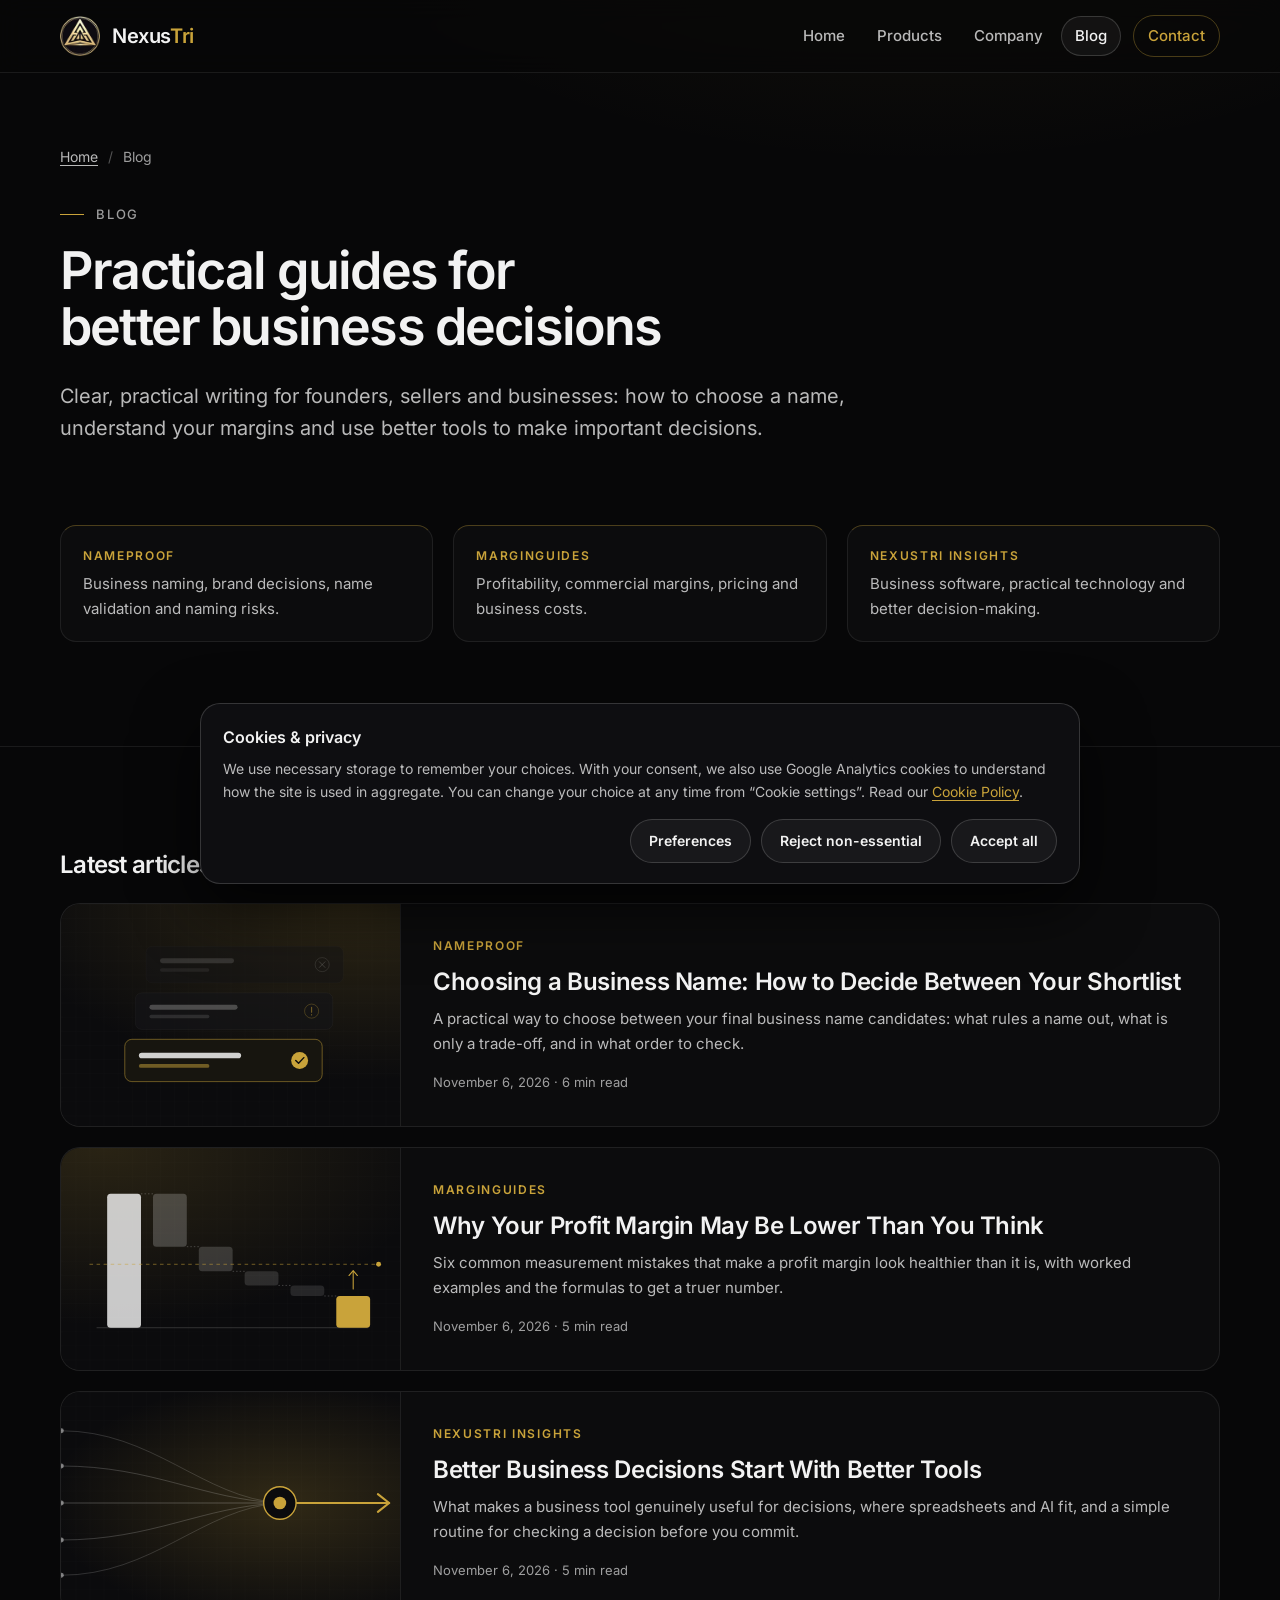
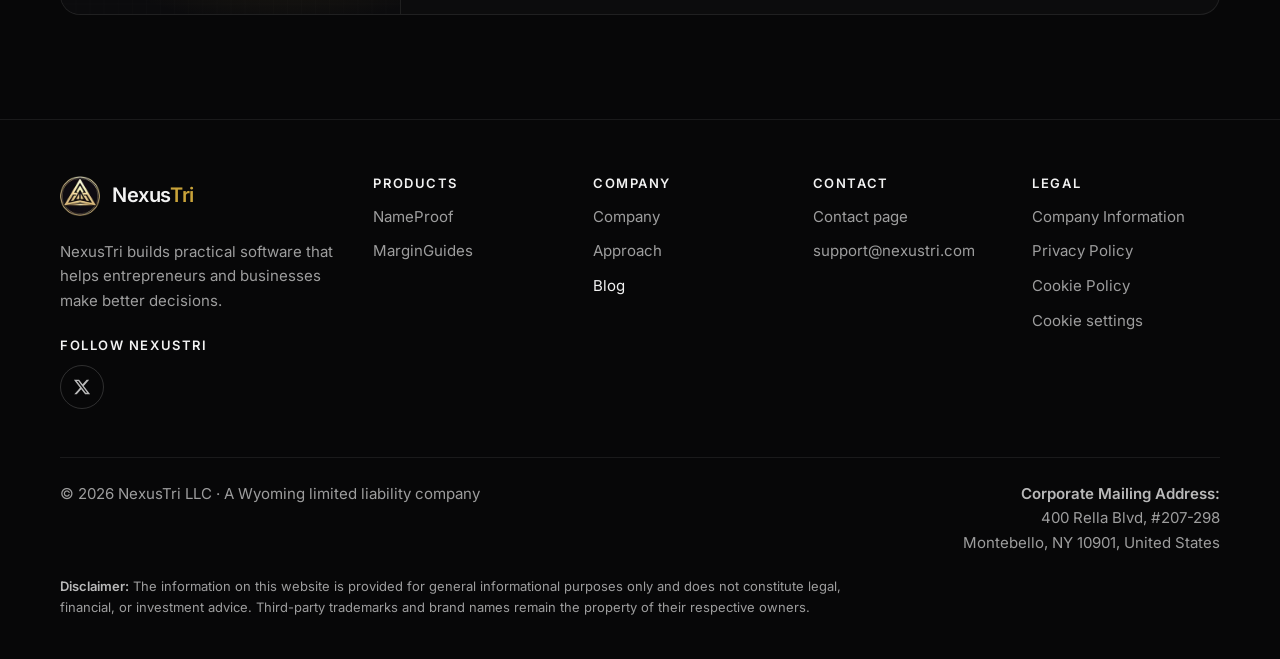
==== blog/index.html @ 94110a7e "Complete website evolution (Mission 04): company, blog, contact, navigation - Homepage: new hero ("B" ====
<!DOCTYPE html>
<html lang="en">
<head>
  <meta charset="utf-8">
  <meta name="viewport" content="width=device-width, initial-scale=1">

  <title>Blog — Practical guides for better business decisions | NexusTri</title>
  <meta name="description" content="Practical guides from NexusTri on choosing a business name, understanding profit margins and using better tools to make business decisions.">

  <!-- CANONICAL -->
  <link rel="canonical" href="https://nexustri.com/blog/">

  <meta name="theme-color" content="#070708">
  <meta name="color-scheme" content="dark">

  <!-- OPEN GRAPH -->
  <meta property="og:type" content="website">
  <meta property="og:site_name" content="NexusTri">
  <meta property="og:locale" content="en_US">
  <meta property="og:url" content="https://nexustri.com/blog/">
  <meta property="og:title" content="Blog — Practical guides for better business decisions | NexusTri">
  <meta property="og:description" content="Practical guides from NexusTri on choosing a business name, understanding profit margins and using better tools to make business decisions.">
  <meta property="og:image" content="https://nexustri.com/assets/img/og-image.jpg">
  <meta property="og:image:width" content="1200">
  <meta property="og:image:height" content="630">
  <meta property="og:image:alt" content="NexusTri logo">

  <!-- TWITTER CARD -->
  <meta name="twitter:card" content="summary_large_image">
  <meta name="twitter:site" content="@Nexustri_com">
  <meta name="twitter:title" content="Blog — Practical guides for better business decisions | NexusTri">
  <meta name="twitter:description" content="Practical guides from NexusTri on choosing a business name, understanding profit margins and using better tools to make business decisions.">
  <meta name="twitter:image" content="https://nexustri.com/assets/img/og-image.jpg">
  <meta name="twitter:image:alt" content="NexusTri logo">

  <!-- SCHEMA.ORG -->
  <script type="application/ld+json">
  {
    "@context": "https://schema.org",
    "@graph": [
      {
        "@type": "Blog",
        "@id": "https://nexustri.com/blog/#blog",
        "url": "https://nexustri.com/blog/",
        "name": "NexusTri Blog",
        "description": "Practical guides from NexusTri on choosing a business name, understanding profit margins and using better tools to make business decisions.",
        "publisher": {
          "@id": "https://nexustri.com/#organization"
        },
        "inLanguage": "en",
        "blogPost": [
          {
            "@type": "BlogPosting",
            "headline": "Choosing a Business Name: How to Decide Between Your Shortlist",
            "url": "https://nexustri.com/blog/choosing-a-business-name",
            "datePublished": "2026-11-06"
          },
          {
            "@type": "BlogPosting",
            "headline": "Why Your Profit Margin May Be Lower Than You Think",
            "url": "https://nexustri.com/blog/why-your-profit-margin-may-be-lower-than-you-think",
            "datePublished": "2026-11-06"
          },
          {
            "@type": "BlogPosting",
            "headline": "Better Business Decisions Start With Better Tools",
            "url": "https://nexustri.com/blog/better-business-decisions-start-with-better-tools",
            "datePublished": "2026-11-06"
          }
        ]
      },
      {
        "@type": "BreadcrumbList",
        "itemListElement": [
          {
            "@type": "ListItem",
            "position": 1,
            "name": "Home",
            "item": "https://nexustri.com/"
          },
          {
            "@type": "ListItem",
            "position": 2,
            "name": "Blog",
            "item": "https://nexustri.com/blog/"
          }
        ]
      }
    ]
  }
  </script>

  <!-- FAVICON -->
  <link rel="icon" href="/favicon.ico" sizes="any">
  <link rel="icon" type="image/png" sizes="32x32" href="/favicon-32x32.png">
  <link rel="icon" type="image/png" sizes="16x16" href="/favicon-16x16.png">
  <link rel="apple-touch-icon" sizes="180x180" href="/apple-touch-icon.png">

  <link rel="preload" href="/assets/fonts/inter-latin-var.woff2" as="font" type="font/woff2" crossorigin>
  <link rel="stylesheet" href="/assets/site.css">
  <script>document.documentElement.classList.add('js');</script>
  <script src="/assets/site.js" defer></script>
</head>

<body>
  <a class="skip-link" href="#main">Skip to content</a>

  <header class="site-header">
    <div class="container header-inner">
      <a class="brand notranslate" href="/" aria-label="NexusTri home" translate="no">
        <img src="/assets/img/nexustri-emblem-96.webp" width="40" height="40" alt="">
        <span class="brand-name">Nexus<span>Tri</span></span>
      </a>

      <button class="nav-toggle" type="button" aria-expanded="false" aria-controls="site-nav">
        <span class="visually-hidden">Menu</span>
        <svg class="icon-open" viewBox="0 0 20 20" aria-hidden="true" focusable="false"><path d="M3 6h14M3 10h14M3 14h14" fill="none" stroke="currentColor" stroke-width="1.6" stroke-linecap="round"/></svg>
        <svg class="icon-close" viewBox="0 0 20 20" aria-hidden="true" focusable="false"><path d="M5 5l10 10M15 5L5 15" fill="none" stroke="currentColor" stroke-width="1.6" stroke-linecap="round"/></svg>
      </button>

      <nav class="site-nav" id="site-nav" aria-label="Primary">
        <ul>
          <li><a href="/">Home</a></li>
          <li><a href="/#portfolio">Products</a></li>
          <li><a href="/company">Company</a></li>
          <li><a href="/blog/" aria-current="page">Blog</a></li>
          <li><a class="nav-cta" href="/contact">Contact</a></li>
        </ul>
      </nav>
    </div>
  </header>

  <main id="main">
    <!--
      HOW TO ADD AN ARTICLE
      1. Copy an existing article in /blog/ and give it a short, descriptive file name (the URL is /blog/<file-name>).
      2. Update its <title>, meta description, canonical URL, Open Graph/Twitter tags, JSON-LD (headline, dates, URL) and visible date.
      3. Add a 1200x630 cover image to /assets/img/blog/ (SVG for the page, JPG for social sharing).
      4. Add a card for it below (newest first) and, if it is among the three newest, on the homepage.
      5. Add the URL to /sitemap.xml. Keep brand names inside <span translate="no" class="notranslate">.
    -->

    <section class="page-hero" aria-labelledby="page-title">
      <div class="container">
        <nav class="breadcrumbs" aria-label="Breadcrumb">
          <ol><li><a href="/">Home</a></li><li><span aria-current="page">Blog</span></li></ol>
        </nav>
        <p class="eyebrow">Blog</p>
        <h1 id="page-title">Practical guides for better business decisions</h1>
        <p class="lead">
          Clear, practical writing for founders, sellers and businesses: how to choose a name, understand your margins
          and use better tools to make important decisions.
        </p>
      </div>
    </section>

    <section class="section section--flush" aria-labelledby="topics-title">
      <div class="container">
        <h2 class="visually-hidden" id="topics-title">Topics</h2>
        <ul class="topic-grid">
          <li class="topic">
            <p class="post-category"><span translate="no" class="notranslate">NameProof</span></p>
            <p>Business naming, brand decisions, name validation and naming risks.</p>
          </li>
          <li class="topic">
            <p class="post-category"><span translate="no" class="notranslate">MarginGuides</span></p>
            <p>Profitability, commercial margins, pricing and business costs.</p>
          </li>
          <li class="topic">
            <p class="post-category"><span translate="no" class="notranslate">NexusTri </span> Insights</p>
            <p>Business software, practical technology and better decision-making.</p>
          </li>
        </ul>
      </div>
    </section>

    <section class="section" aria-labelledby="articles-title">
      <div class="container">
        <h2 class="section-title-sm" id="articles-title">Latest articles</h2>
        <ul class="post-list">
          <li class="post-row">
            <img class="post-cover" src="/assets/img/blog/choosing-a-business-name.svg" width="1200" height="630" alt="" loading="lazy">
            <div class="post-body">
              <p class="post-category"><span translate="no" class="notranslate">NameProof</span></p>
              <h3><a href="/blog/choosing-a-business-name">Choosing a Business Name: How to Decide Between Your Shortlist</a></h3>
              <p class="post-excerpt">A practical way to choose between your final business name candidates: what rules a name out, what is only a trade-off, and in what order to check.</p>
              <p class="post-meta"><time datetime="2026-11-06">November 6, 2026</time> · 6 min read</p>
            </div>
          </li>
          <li class="post-row">
            <img class="post-cover" src="/assets/img/blog/why-your-profit-margin-may-be-lower-than-you-think.svg" width="1200" height="630" alt="" loading="lazy">
            <div class="post-body">
              <p class="post-category"><span translate="no" class="notranslate">MarginGuides</span></p>
              <h3><a href="/blog/why-your-profit-margin-may-be-lower-than-you-think">Why Your Profit Margin May Be Lower Than You Think</a></h3>
              <p class="post-excerpt">Six common measurement mistakes that make a profit margin look healthier than it is, with worked examples and the formulas to get a truer number.</p>
              <p class="post-meta"><time datetime="2026-11-06">November 6, 2026</time> · 5 min read</p>
            </div>
          </li>
          <li class="post-row">
            <img class="post-cover" src="/assets/img/blog/better-business-decisions-start-with-better-tools.svg" width="1200" height="630" alt="" loading="lazy">
            <div class="post-body">
              <p class="post-category"><span translate="no" class="notranslate">NexusTri </span> Insights</p>
              <h3><a href="/blog/better-business-decisions-start-with-better-tools">Better Business Decisions Start With Better Tools</a></h3>
              <p class="post-excerpt">What makes a business tool genuinely useful for decisions, where spreadsheets and AI fit, and a simple routine for checking a decision before you commit.</p>
              <p class="post-meta"><time datetime="2026-11-06">November 6, 2026</time> · 5 min read</p>
            </div>
          </li>
        </ul>
      </div>
    </section>
  </main>

  <footer class="site-footer">
    <div class="container">
      <div class="footer-grid">
        <div class="footer-brand">
          <a class="brand notranslate" href="/" aria-label="NexusTri home" translate="no">
            <img src="/assets/img/nexustri-emblem-96.webp" width="40" height="40" alt="" loading="lazy">
            <span class="brand-name">Nexus<span>Tri</span></span>
          </a>
          <p><span translate="no" class="notranslate">NexusTri </span> builds practical software that helps entrepreneurs and businesses make better decisions.</p>
          <div class="footer-follow">
            <h2 class="footer-heading">Follow <span translate="no" class="notranslate"> NexusTri</span></h2>
            <ul class="social-links">
              <li><a class="social-link" href="https://x.com/Nexustri_com" target="_blank" rel="noopener"><svg viewBox="0 0 24 24" width="18" height="18" aria-hidden="true" focusable="false"><path fill="currentColor" d="M18.244 2.25h3.308l-7.227 8.26 8.502 11.24H16.17l-5.214-6.817L4.99 21.75H1.68l7.73-8.835L1.254 2.25H8.08l4.713 6.231zm-1.161 17.52h1.833L7.084 4.126H5.117z"/></svg><span class="visually-hidden"><span translate="no" class="notranslate">NexusTri </span> on X (opens in a new tab)</span></a></li>
            </ul>
          </div>
        </div>

        <nav class="footer-col" aria-labelledby="footer-products">
          <h2 class="footer-heading" id="footer-products">Products</h2>
          <ul>
            <li><a href="https://nameproof.io" target="_blank" rel="noopener"><span translate="no" class="notranslate">NameProof</span><span class="visually-hidden"> (opens in a new tab)</span></a></li>
            <li><a href="https://marginguides.com" target="_blank" rel="noopener"><span translate="no" class="notranslate">MarginGuides</span><span class="visually-hidden"> (opens in a new tab)</span></a></li>
          </ul>
        </nav>

        <nav class="footer-col" aria-labelledby="footer-company">
          <h2 class="footer-heading" id="footer-company">Company</h2>
          <ul>
            <li><a href="/company">Company</a></li>
            <li><a href="/company#approach">Approach</a></li>
            <li><a href="/blog/" aria-current="page">Blog</a></li>
          </ul>
        </nav>

        <nav class="footer-col" aria-labelledby="footer-contact">
          <h2 class="footer-heading" id="footer-contact">Contact</h2>
          <ul>
            <li><a href="/contact">Contact page</a></li>
            <li><a href="mailto:support@nexustri.com"><span translate="no" class="notranslate">support@nexustri.com</span></a></li>
          </ul>
        </nav>

        <nav class="footer-col" aria-labelledby="footer-legal">
          <h2 class="footer-heading" id="footer-legal">Legal</h2>
          <ul>
            <li><a href="/company#company-information">Company Information</a></li>
            <li><a href="/privacy">Privacy Policy</a></li>
            <li><a href="/cookies">Cookie Policy</a></li>
            <li data-js-only hidden><button type="button" class="linklike" data-cookie-settings>Cookie settings</button></li>
          </ul>
        </nav>
      </div>

      <div class="footer-bottom">
        <p>© <span data-year>2026</span> <span translate="no" class="notranslate"> NexusTri LLC </span> · A Wyoming limited liability company</p>
        <p class="footer-address"><span class="footer-address-label">Corporate Mailing Address:</span>
          <span class="postal notranslate" translate="no">400 Rella Blvd, #207-298<br>Montebello, NY 10901, United States</span></p>
      </div>

      <p class="disclaimer">
        <strong>Disclaimer:</strong> The information on this website is provided for general informational purposes only and does not constitute legal, financial, or investment advice.
        Third-party trademarks and brand names remain the property of their respective owners.
      </p>
    </div>
  </footer>
</body>
</html>
---- assets/site.css ----
/* ==========================================================================
   NexusTri — shared site styles
   Black and gold. Premium, restrained, readable.
   ========================================================================== */

/* Inter (variable, Latin subset) — SIL Open Font License 1.1, see /assets/fonts/Inter-OFL.txt */
@font-face {
  font-family: "Inter";
  font-style: normal;
  font-weight: 400 700;
  font-display: swap;
  src: url("/assets/fonts/inter-latin-var.woff2") format("woff2");
  unicode-range: U+0000-00FF, U+0131, U+0152-0153, U+02BB-02BC, U+02C6, U+02DA, U+02DC, U+0304, U+0308, U+0329, U+2000-206F, U+20AC, U+2122, U+2191, U+2193, U+2212, U+2215, U+FEFF, U+FFFD;
}

:root {
  --bg: #070708;
  --surface: rgba(255, 255, 255, 0.025);
  --surface-2: rgba(255, 255, 255, 0.045);
  --line: rgba(255, 255, 255, 0.08);
  --line-strong: rgba(255, 255, 255, 0.16);
  --text: #f2f2f2;
  --text-2: rgba(242, 242, 242, 0.76);
  --text-3: rgba(242, 242, 242, 0.64);
  --gold: #c9a33a;
  --gold-hover: #d8b65a;
  --gold-line: rgba(201, 163, 58, 0.34);
  --gold-soft: rgba(201, 163, 58, 0.1);
  --live: #7ad69b;
  --radius: 20px;
  --max: 1160px;
  --gutter: clamp(20px, 4vw, 32px);
  --header-h: 72px;
  --font: "Inter", system-ui, -apple-system, "Segoe UI", Roboto, "Helvetica Neue", Arial, sans-serif;
  color-scheme: dark;
}

/* ---------- Base ---------- */
*, *::before, *::after { box-sizing: border-box; }

html {
  -webkit-text-size-adjust: 100%;
  text-size-adjust: 100%;
  scroll-padding-top: calc(var(--header-h) + 16px);
}

@media (prefers-reduced-motion: no-preference) {
  html { scroll-behavior: smooth; }
}

body {
  margin: 0;
  min-height: 100vh;
  display: flex;
  flex-direction: column;
  font-family: var(--font);
  font-size: 1rem;
  line-height: 1.65;
  color: var(--text);
  background-color: var(--bg);
  background-image: radial-gradient(1100px 620px at 72% -220px, rgba(201, 163, 58, 0.09), transparent 62%);
  background-repeat: no-repeat;
  -webkit-font-smoothing: antialiased;
  -moz-osx-font-smoothing: grayscale;
}

main { flex: 1 0 auto; }

h1, h2, h3, p, ul, ol, dl, dd, figure { margin: 0; }

h1, h2, h3 {
  font-weight: 600;
  line-height: 1.15;
  letter-spacing: -0.02em;
  text-wrap: balance;
}

p { text-wrap: pretty; }

img, svg { display: block; max-width: 100%; }

a { color: inherit; }

button { font: inherit; color: inherit; }

:focus-visible {
  outline: 2px solid var(--gold);
  outline-offset: 3px;
  border-radius: 6px;
}

::selection { background: rgba(201, 163, 58, 0.35); color: #fff; }

.visually-hidden {
  position: absolute !important;
  width: 1px;
  height: 1px;
  padding: 0;
  margin: -1px;
  overflow: hidden;
  clip: rect(0 0 0 0);
  white-space: nowrap;
  border: 0;
}

.skip-link {
  position: absolute;
  left: 16px;
  top: -100px;
  z-index: 2000;
  padding: 10px 16px;
  border-radius: 10px;
  background: var(--gold);
  color: #0b0b0c;
  font-weight: 600;
  text-decoration: none;
}
.skip-link:focus { top: 12px; }

.container {
  width: 100%;
  max-width: calc(var(--max) + 2 * var(--gutter));
  margin-inline: auto;
  padding-inline: var(--gutter);
}

.gold { color: var(--gold); }

.eyebrow {
  display: inline-flex;
  align-items: flex-start;
  gap: 12px;
  margin-bottom: 18px;
  font-size: 0.8125rem;
  font-weight: 500;
  letter-spacing: 0.14em;
  text-transform: uppercase;
  color: var(--text-3);
}
.eyebrow::before {
  content: "";
  flex: 0 0 auto;
  width: 24px;
  height: 1px;
  margin-top: calc(0.825em - 0.5px); /* centred on the first line when the label wraps */
  background: var(--gold);
}

/* ---------- Buttons ---------- */
.btn {
  display: inline-flex;
  align-items: center;
  justify-content: center;
  gap: 8px;
  min-height: 48px;
  padding: 12px 22px;
  border: 1px solid var(--line-strong);
  border-radius: 999px;
  background: var(--surface-2);
  color: var(--text);
  font-size: 0.9375rem;
  font-weight: 600;
  line-height: 1.2;
  text-align: center;
  text-decoration: none;
  cursor: pointer;
  transition: background-color 0.15s ease, border-color 0.15s ease, color 0.15s ease;
}
.btn:hover { background: rgba(255, 255, 255, 0.08); border-color: rgba(255, 255, 255, 0.26); }

.btn-primary {
  background: var(--gold);
  border-color: var(--gold);
  color: #0b0b0c;
}
.btn-primary:hover { background: var(--gold-hover); border-color: var(--gold-hover); }

.btn svg { width: 16px; height: 16px; flex: 0 0 auto; }

.linklike {
  padding: 0;
  border: 0;
  background: none;
  color: var(--text-3);
  font: inherit;
  text-align: left;
  cursor: pointer;
}
.linklike:hover { color: var(--text); }

/* ---------- Badges ---------- */
.badge {
  display: inline-flex;
  align-items: center;
  gap: 7px;
  padding: 4px 11px;
  border: 1px solid;
  border-radius: 999px;
  font-size: 0.75rem;
  font-weight: 600;
  letter-spacing: 0.02em;
  line-height: 1.5;
  white-space: nowrap;
}
.badge::before {
  content: "";
  width: 6px;
  height: 6px;
  border-radius: 50%;
  background: currentColor;
}
.badge-live { color: var(--live); border-color: rgba(122, 214, 155, 0.34); background: rgba(122, 214, 155, 0.08); }
.badge-beta { color: var(--gold); border-color: var(--gold-line); background: var(--gold-soft); }

/* ---------- Header ---------- */
.site-header {
  position: sticky;
  top: 0;
  z-index: 100;
  background: rgba(7, 7, 8, 0.92);
  border-bottom: 1px solid var(--line);
}
@supports ((-webkit-backdrop-filter: blur(1px)) or (backdrop-filter: blur(1px))) {
  .site-header {
    background: rgba(7, 7, 8, 0.72);
    -webkit-backdrop-filter: saturate(140%) blur(12px);
    backdrop-filter: saturate(140%) blur(12px);
  }
}

.header-inner {
  position: relative;
  display: flex;
  align-items: center;
  justify-content: space-between;
  gap: 24px;
  height: var(--header-h);
}

.brand {
  display: inline-flex;
  align-items: center;
  gap: 12px;
  color: var(--text);
  text-decoration: none;
  border-radius: 12px;
}
.brand img { width: 40px; height: 40px; }
.brand-name { font-size: 1.25rem; font-weight: 600; letter-spacing: -0.02em; }
.brand-name span { color: var(--gold); }

.site-nav ul {
  display: flex;
  align-items: center;
  gap: 4px;
  padding: 0;
  list-style: none;
}
.site-nav a {
  display: inline-flex;
  align-items: center;
  min-height: 40px;
  padding: 8px 14px;
  border-radius: 999px;
  color: var(--text-2);
  font-size: 0.9375rem;
  font-weight: 500;
  text-decoration: none;
  transition: color 0.15s ease, background-color 0.15s ease;
}
.site-nav a:hover { color: var(--text); background: var(--surface-2); }
/* Current page (aria-current="page") and current section, e.g. an article within the blog (aria-current="true"). */
.site-nav a[aria-current] { color: var(--text); background: var(--surface-2); box-shadow: inset 0 0 0 1px var(--line-strong); }
.site-nav .nav-cta { margin-left: 8px; border: 1px solid var(--gold-line); color: var(--gold); }
.site-nav .nav-cta:hover, .site-nav .nav-cta[aria-current] { background: var(--gold-soft); color: var(--gold-hover); box-shadow: none; }

.nav-toggle {
  display: none;
  align-items: center;
  justify-content: center;
  width: 44px;
  height: 44px;
  padding: 0;
  border: 1px solid var(--line-strong);
  border-radius: 12px;
  background: transparent;
  color: var(--text);
  cursor: pointer;
}
.nav-toggle svg { width: 20px; height: 20px; }
.nav-toggle .icon-close { display: none; }
.nav-toggle[aria-expanded="true"] .icon-open { display: none; }
.nav-toggle[aria-expanded="true"] .icon-close { display: block; }

@media (max-width: 860px) {
  .js .nav-toggle { display: inline-flex; }
  .js .site-nav {
    display: none;
    position: absolute;
    top: 100%;
    left: 0;
    right: 0;
    padding: 8px var(--gutter) 20px;
    background: #09090b;
    border-bottom: 1px solid var(--line);
    box-shadow: 0 24px 48px rgba(0, 0, 0, 0.5);
  }
  .js .site-nav.is-open { display: block; }
  .js .site-nav ul { flex-direction: column; align-items: stretch; gap: 2px; }
  .js .site-nav a { display: flex; min-height: 48px; padding: 12px 14px; border-radius: 12px; font-size: 1rem; }
  .js .site-nav .nav-cta { justify-content: center; margin: 10px 0 0; }
  /* While the menu is open, the header and the dropdown form one solid surface. */
  .js .site-header.menu-open {
    background: #09090b;
    -webkit-backdrop-filter: none;
    backdrop-filter: none;
  }

  /* Without JavaScript the links stay visible and wrap under the brand. */
  html:not(.js) .header-inner { flex-wrap: wrap; height: auto; padding-block: 12px; gap: 8px; }
  html:not(.js) .site-nav ul { flex-wrap: wrap; }
}

/* ---------- Hero ---------- */
.hero { padding-block: clamp(56px, 9vw, 120px) clamp(64px, 9vw, 112px); }

.hero-grid {
  display: grid;
  grid-template-columns: minmax(0, 1.25fr) minmax(0, 0.75fr);
  gap: clamp(40px, 6vw, 88px);
  align-items: center;
}

.hero h1 {
  font-size: clamp(2.375rem, 1.55rem + 3vw, 3.75rem);
  line-height: 1.07;
  letter-spacing: -0.035em;
}

.lead {
  max-width: 56ch;
  margin-top: 24px;
  font-size: clamp(1.0625rem, 1rem + 0.3vw, 1.25rem);
  color: var(--text-2);
}

.actions {
  display: flex;
  flex-wrap: wrap;
  gap: 12px;
  margin-top: 36px;
}

.hero-panel {
  padding: clamp(24px, 3.5vw, 36px);
  border: 1px solid var(--line);
  border-radius: 24px;
  background: linear-gradient(180deg, rgba(255, 255, 255, 0.035), rgba(255, 255, 255, 0.01));
  box-shadow: 0 30px 80px -24px rgba(0, 0, 0, 0.75);
}

.emblem-wrap {
  position: relative;
  display: grid;
  place-items: center;
  padding: 8px 0 28px;
}
.emblem-wrap::before {
  content: "";
  position: absolute;
  inset: 8% 18% 20%;
  background: radial-gradient(closest-side, rgba(201, 163, 58, 0.22), transparent);
  filter: blur(18px);
  pointer-events: none;
}
.emblem {
  position: relative;
  width: min(232px, 64%);
  height: auto;
  filter: drop-shadow(0 22px 36px rgba(0, 0, 0, 0.6));
}

.panel-label {
  margin-bottom: 8px;
  font-size: 0.75rem;
  font-weight: 500;
  letter-spacing: 0.14em;
  text-transform: uppercase;
  color: var(--text-3);
}

.status-list { padding: 0; list-style: none; border-top: 1px solid var(--line); }
.status-list li { border-bottom: 1px solid var(--line); }
.status-list a {
  display: flex;
  align-items: center;
  gap: 14px;
  padding: 14px 4px;
  text-decoration: none;
  border-radius: 8px;
}
.status-logo { flex: 0 0 auto; width: 32px; height: 32px; border-radius: 8px; }
.status-text { flex: 1 1 auto; min-width: 0; }
.status-list .name { display: block; font-weight: 600; }
.status-list .desc { display: block; font-size: 0.875rem; color: var(--text-3); }
.status-list a:hover .name { color: var(--gold); }

/* ---------- Sections ---------- */
.section {
  padding-block: clamp(64px, 8.5vw, 104px);
  border-top: 1px solid var(--line);
}

.section-head { max-width: 760px; margin-bottom: clamp(36px, 5vw, 56px); }

.section h2 {
  font-size: clamp(1.875rem, 1.35rem + 1.9vw, 2.75rem);
  letter-spacing: -0.03em;
}

.section-intro {
  max-width: 62ch;
  margin-top: 16px;
  font-size: 1.0625rem;
  color: var(--text-2);
}

.fineprint {
  max-width: 90ch;
  margin-top: 28px;
  font-size: 0.875rem;
  color: var(--text-3);
}

/* ---------- Text link ---------- */
.text-link {
  color: var(--gold);
  font-weight: 600;
  text-decoration: underline;
  text-decoration-color: var(--gold-line);
  text-underline-offset: 4px;
}
.text-link:hover { color: var(--gold-hover); text-decoration-color: currentColor; }

/* ---------- What we build ---------- */
.build-grid {
  display: grid;
  grid-template-columns: minmax(0, 1.1fr) minmax(0, 0.9fr);
  gap: clamp(40px, 6vw, 88px);
  align-items: center;
}
.pillars { display: grid; gap: 4px; margin-top: 32px; padding: 0; list-style: none; }
.pillars li { padding: 14px 0 14px 20px; border-left: 2px solid var(--gold-line); }
.pillars h3 { font-size: 1.0625rem; letter-spacing: -0.01em; }
.pillars p { margin-top: 4px; color: var(--text-2); }

.flow {
  padding: clamp(24px, 3.5vw, 36px);
  border: 1px solid var(--line);
  border-radius: 24px;
  background:
    radial-gradient(420px 260px at 100% 0%, rgba(201, 163, 58, 0.12), transparent 70%),
    linear-gradient(180deg, rgba(255, 255, 255, 0.035), rgba(255, 255, 255, 0.01));
  box-shadow: 0 30px 80px -24px rgba(0, 0, 0, 0.75);
}
.flow-steps { position: relative; display: grid; gap: 28px; padding: 0; list-style: none; }
.flow-steps::before {
  content: "";
  position: absolute;
  top: 20px;
  bottom: 20px;
  left: 19px;
  width: 2px;
  background: linear-gradient(180deg, var(--gold), rgba(201, 163, 58, 0.15));
}
.flow-steps li { position: relative; display: grid; grid-template-columns: 40px minmax(0, 1fr); gap: 18px; align-items: start; }
.flow-num {
  display: grid;
  place-items: center;
  width: 40px;
  height: 40px;
  border: 1px solid var(--gold);
  border-radius: 50%;
  background: #0b0b0d;
  color: var(--gold);
  font-weight: 600;
  font-variant-numeric: tabular-nums;
}
.flow-steps li:last-child .flow-num { background: var(--gold); color: #0b0b0d; }
.flow-title { font-weight: 600; color: var(--text); }
.flow-steps p + p { margin-top: 4px; font-size: 0.9375rem; color: var(--text-2); }
.flow figcaption {
  margin-top: 24px;
  padding-top: 16px;
  border-top: 1px solid var(--line);
  font-size: 0.75rem;
  font-weight: 500;
  letter-spacing: 0.14em;
  text-transform: uppercase;
  color: var(--text-3);
}

/* ---------- Built for business ---------- */
.situations {
  display: grid;
  grid-template-columns: repeat(4, minmax(0, 1fr));
  gap: 20px;
  padding: 0;
  list-style: none;
}
.situation {
  display: flex;
  flex-direction: column;
  padding: 28px 24px 24px;
  border: 1px solid var(--line);
  border-radius: var(--radius);
  background: var(--surface);
  transition: border-color 0.2s ease;
}
.situation:hover { border-color: var(--gold-line); }
.situation-icon { width: 32px; height: 32px; color: var(--gold); }
.situation h3 { margin-top: 20px; font-size: 1.125rem; letter-spacing: -0.015em; }
.situation p { margin-top: 10px; font-size: 0.9375rem; color: var(--text-2); }
.situation .text-link { align-self: flex-start; margin-top: auto; padding-top: 20px; font-size: 0.9375rem; text-underline-offset: 4px; }

/* ---------- Products ---------- */
.product-list { display: grid; gap: 24px; }

.product-feature {
  display: grid;
  grid-template-columns: minmax(0, 1fr) minmax(0, 1fr);
  gap: clamp(28px, 5vw, 64px);
  align-items: center;
  padding: clamp(24px, 4vw, 48px);
  border: 1px solid var(--line);
  border-radius: 24px;
  background: linear-gradient(180deg, rgba(255, 255, 255, 0.032), rgba(255, 255, 255, 0.01));
  transition: border-color 0.2s ease;
}
.product-feature:hover { border-color: var(--gold-line); }
/* Each product keeps its own identity: a cool slate tone for NameProof, navy and gold for MarginGuides. */
.product-feature--nameproof {
  background:
    radial-gradient(520px 320px at 100% 100%, rgba(148, 163, 184, 0.1), transparent 70%),
    linear-gradient(180deg, rgba(255, 255, 255, 0.032), rgba(255, 255, 255, 0.01));
}
.product-feature--marginguides {
  background:
    radial-gradient(560px 340px at 100% 0%, rgba(37, 66, 140, 0.24), transparent 70%),
    linear-gradient(180deg, rgba(255, 255, 255, 0.032), rgba(255, 255, 255, 0.01));
}
.product-body { display: flex; flex-direction: column; min-width: 0; }

.product-head {
  display: flex;
  flex-wrap: wrap;
  align-items: center;
  gap: 16px;
}
.wordmark-plate {
  display: inline-flex;
  align-items: center;
  padding: 10px 16px;
  border-radius: 12px;
  background: #fff; /* the official MarginGuides wordmark is designed for light backgrounds */
  box-shadow: 0 10px 24px rgba(0, 0, 0, 0.45);
}
.wordmark-plate img { width: 180px; height: auto; }
.product-feature--marginguides .product-category { margin-top: 16px; }

.availability {
  margin-top: 20px;
  padding: 12px 16px;
  border-left: 2px solid var(--gold);
  border-radius: 0 10px 10px 0;
  background: var(--gold-soft);
  font-size: 0.9375rem;
  color: var(--text-2);
}
.availability strong { color: var(--text); font-weight: 600; }

.product-shot img {
  width: 100%;
  height: auto;
  border-radius: 14px;
  box-shadow: 0 0 0 1px rgba(255, 255, 255, 0.12), 0 30px 60px -20px rgba(0, 0, 0, 0.8);
}
.product-shot figcaption { margin-top: 12px; font-size: 0.8125rem; color: var(--text-3); }

.outcome-panel {
  padding: clamp(22px, 3vw, 32px);
  border: 1px solid var(--line);
  border-radius: 18px;
  background: rgba(7, 7, 8, 0.55);
}
.outcome-label {
  font-size: 0.75rem;
  font-weight: 500;
  letter-spacing: 0.14em;
  text-transform: uppercase;
  color: var(--text-3);
}
.outcomes { display: grid; gap: 10px; margin: 14px 0 28px; padding: 0; list-style: none; }
.outcome {
  display: flex;
  align-items: center;
  gap: 12px;
  padding: 14px 16px;
  border: 1px solid var(--line);
  border-radius: 12px;
  background: var(--surface-2);
  font-weight: 600;
}
.outcome-dot { flex: 0 0 auto; width: 10px; height: 10px; border-radius: 50%; }
.outcome--go .outcome-dot { background: #4ade80; }
.outcome--caution .outcome-dot { background: #fbbf24; }
.outcome--stop .outcome-dot { background: #f87171; }
.registries { display: flex; flex-wrap: wrap; gap: 8px; margin-top: 14px; padding: 0; list-style: none; }
.registries li {
  padding: 6px 12px;
  border: 1px solid var(--line-strong);
  border-radius: 999px;
  font-size: 0.8125rem;
  font-weight: 600;
  letter-spacing: 0.04em;
  color: var(--text-2);
}
/* Official product app icons (white tiles, as published by each product). */
.product-logo {
  flex: 0 0 auto;
  width: 56px;
  height: 56px;
  border-radius: 14px;
  box-shadow: 0 0 0 1px rgba(255, 255, 255, 0.1), 0 10px 24px rgba(0, 0, 0, 0.45);
}
.product-title-row {
  display: flex;
  flex-wrap: wrap;
  align-items: center;
  gap: 6px 12px;
}
.product-feature h3 { font-size: 1.625rem; letter-spacing: -0.025em; }

.product-category {
  margin-top: 2px;
  font-size: 0.9375rem;
  font-weight: 500;
  color: var(--gold);
}

.product-tagline {
  margin-top: 28px;
  font-size: clamp(1.125rem, 1rem + 0.4vw, 1.3125rem);
  font-weight: 500;
  line-height: 1.4;
  letter-spacing: -0.01em;
  color: var(--text);
  text-wrap: balance;
}

.product-desc { margin-top: 10px; color: var(--text-2); }

.capabilities {
  display: grid;
  grid-template-columns: repeat(2, minmax(0, 1fr));
  margin-top: 24px;
  padding: 0;
  list-style: none;
  border: 1px solid var(--line);
  border-radius: 14px;
  overflow: hidden;
}
.capabilities li { padding: 14px 16px; }
.capabilities li:nth-child(odd) { border-right: 1px solid var(--line); }
.capabilities li:nth-child(n + 3) { border-top: 1px solid var(--line); }
.cap-title { display: block; font-size: 0.9375rem; font-weight: 600; color: var(--text); }
.cap-detail { display: block; margin-top: 2px; font-size: 0.8125rem; color: var(--text-3); }

.product-foot {
  display: flex;
  flex-wrap: wrap;
  align-items: center;
  justify-content: space-between;
  gap: 16px;
  margin-top: auto;
  padding-top: 32px;
}
.product-note { font-size: 0.875rem; color: var(--text-3); }

/* ---------- Approach ---------- */
.approach-grid {
  display: grid;
  grid-template-columns: minmax(0, 0.8fr) minmax(0, 1.2fr);
  gap: clamp(40px, 7vw, 104px);
  align-items: start;
}
.approach-motto {
  display: inline-block;
  margin-top: 32px;
  padding-top: 16px;
  border-top: 1px solid var(--gold);
  font-size: 1.0625rem;
  font-weight: 600;
  letter-spacing: 0.01em;
  color: var(--gold);
}

.principles { padding: 0; list-style: none; border-top: 1px solid var(--line); }
.principle {
  display: grid;
  grid-template-columns: 3.5rem minmax(0, 1fr);
  align-items: baseline;
  gap: 20px;
  padding: 28px 0;
  border-bottom: 1px solid var(--line);
}
.principle-num {
  font-size: 1.75rem;
  font-weight: 400;
  line-height: 1.1;
  letter-spacing: -0.02em;
  font-variant-numeric: tabular-nums;
  color: var(--gold);
}
.principle h3 { font-size: 1.25rem; }
.principle p { max-width: 56ch; margin-top: 8px; color: var(--text-2); }

/* ---------- Page hero (inner pages) ---------- */
.page-hero { padding-block: clamp(40px, 6vw, 72px) clamp(48px, 7vw, 80px); }
.page-hero--compact { padding-bottom: clamp(32px, 4vw, 48px); }
.page-hero h1 {
  max-width: 22ch;
  font-size: clamp(2.25rem, 1.6rem + 2.4vw, 3.25rem);
  line-height: 1.08;
  letter-spacing: -0.035em;
}
.page-hero .lead { max-width: 64ch; }

.breadcrumbs { margin-bottom: 28px; font-size: 0.875rem; color: var(--text-3); }
.breadcrumbs ol { display: flex; flex-wrap: wrap; gap: 4px 0; padding: 0; list-style: none; }
.breadcrumbs li + li::before { content: "/"; margin: 0 10px; color: rgba(242, 242, 242, 0.32); }
.breadcrumbs a { color: var(--text-2); text-underline-offset: 3px; }
.breadcrumbs a:hover { color: var(--text); }
.breadcrumbs [aria-current] { color: var(--text-3); }

.page-toc { display: flex; flex-wrap: wrap; gap: 8px; margin-top: 32px; padding: 0; list-style: none; }
.page-toc a {
  display: inline-flex;
  align-items: center;
  min-height: 40px;
  padding: 8px 16px;
  border: 1px solid var(--line-strong);
  border-radius: 999px;
  color: var(--text-2);
  font-size: 0.875rem;
  font-weight: 500;
  text-decoration: none;
}
.page-toc a:hover { color: var(--text); border-color: var(--gold-line); }

.section--flush { padding-top: 0; border-top: 0; }

/* ---------- Company ---------- */
.split {
  display: grid;
  grid-template-columns: minmax(0, 0.8fr) minmax(0, 1.2fr);
  gap: clamp(32px, 6vw, 96px);
  align-items: start;
}
.prose-block { max-width: 68ch; font-size: 1.0625rem; color: var(--text-2); }
.prose-block p + p, .prose-block ul + p, .prose-block p + ul { margin-top: 16px; }
.prose-block strong { color: var(--text); font-weight: 600; }
.check-list { display: grid; gap: 10px; padding: 0; list-style: none; }
.check-list li { position: relative; padding-left: 28px; }
.check-list li::before {
  content: "";
  position: absolute;
  left: 2px;
  top: 0.55em;
  width: 12px;
  height: 7px;
  border-left: 2px solid var(--gold);
  border-bottom: 2px solid var(--gold);
  transform: rotate(-45deg);
}

.philosophy {
  margin-top: clamp(48px, 6vw, 72px);
  padding: clamp(24px, 3.5vw, 40px);
  border: 1px solid var(--line);
  border-radius: 24px;
  background: var(--surface);
}
.philosophy-title { font-size: 1.25rem; letter-spacing: -0.015em; }
.philosophy-grid {
  display: grid;
  grid-template-columns: repeat(4, minmax(0, 1fr));
  gap: 24px;
  margin-top: 24px;
  padding: 0;
  list-style: none;
}
.philosophy-grid li { padding-top: 16px; border-top: 1px solid var(--gold-line); }
.philosophy-head { font-weight: 600; color: var(--text); }
.philosophy-grid p + p { margin-top: 6px; font-size: 0.9375rem; color: var(--text-2); }

.eco-grid { display: grid; grid-template-columns: repeat(2, minmax(0, 1fr)); gap: 20px; padding: 0; list-style: none; }
.eco-card {
  display: flex;
  flex-direction: column;
  padding: clamp(22px, 3vw, 32px);
  border: 1px solid var(--line);
  border-radius: var(--radius);
  background: var(--surface);
}
.eco-head { display: flex; flex-wrap: wrap; align-items: center; gap: 12px 14px; }
.eco-head .product-logo { width: 48px; height: 48px; border-radius: 12px; }
.eco-head h3 { font-size: 1.375rem; letter-spacing: -0.02em; }
.eco-card > p { margin-top: 16px; color: var(--text-2); }
.eco-card .eco-links { display: flex; flex-wrap: wrap; gap: 8px 24px; margin-top: auto; padding-top: 20px; }

.info-grid {
  display: grid;
  grid-template-columns: minmax(0, 1fr) minmax(0, 1fr);
  gap: 20px;
  align-items: start;
}
.info-grid .addresses { grid-template-columns: minmax(0, 1fr); }

.facts {
  padding: 28px clamp(20px, 3vw, 32px) 12px;
  border: 1px solid var(--line);
  border-radius: var(--radius);
  background: var(--surface);
}
.facts-title {
  font-size: 0.8125rem;
  font-weight: 600;
  letter-spacing: 0.14em;
  text-transform: uppercase;
  color: var(--text-3);
}
.facts dl { margin-top: 12px; }
.facts .row {
  display: grid;
  grid-template-columns: minmax(0, 11rem) minmax(0, 1fr);
  gap: 16px;
  padding: 15px 0;
  border-top: 1px solid var(--line);
}
.facts dt { font-size: 0.9375rem; color: var(--text-3); }
.facts dd { font-weight: 500; overflow-wrap: anywhere; }
.facts a { color: var(--gold); text-underline-offset: 3px; }

/* Official addresses (legal and postal purposes only) */
.addresses {
  display: grid;
  grid-template-columns: repeat(2, minmax(0, 1fr));
  gap: 20px;
}
.address-card {
  padding: 24px clamp(20px, 3vw, 28px);
  border: 1px solid var(--line);
  border-top: 1px solid var(--gold-line);
  border-radius: var(--radius);
  background: var(--surface);
}
.address-card h3 {
  font-size: 0.8125rem;
  font-weight: 600;
  letter-spacing: 0.14em;
  text-transform: uppercase;
  color: var(--gold);
}
.address-card address {
  margin-top: 14px;
  font-style: normal;
  font-size: 1.0625rem;
  font-weight: 500;
  line-height: 1.6;
  color: var(--text);
}
.address-purpose { margin-top: 12px; font-size: 0.9375rem; color: var(--text-2); }
.address-purpose strong { color: var(--text); font-weight: 600; }
.address-note { max-width: 90ch; margin-top: 24px; font-size: 0.9375rem; color: var(--text-3); }
.address-note a { color: var(--gold); text-underline-offset: 3px; }

/* ---------- Blog cards ---------- */
.section-head--row {
  display: flex;
  flex-wrap: wrap;
  align-items: flex-end;
  justify-content: space-between;
  gap: 24px 40px;
  max-width: none;
}
.section-head--row > div { max-width: 760px; }

.post-grid { display: grid; grid-template-columns: repeat(3, minmax(0, 1fr)); gap: 24px; padding: 0; list-style: none; }
.post-card, .post-row {
  position: relative;
  overflow: hidden;
  border: 1px solid var(--line);
  border-radius: var(--radius);
  background: var(--surface);
  transition: border-color 0.2s ease;
}
.post-card { display: flex; flex-direction: column; }
.post-card:hover, .post-row:hover { border-color: var(--gold-line); }
.post-cover { width: 100%; height: auto; aspect-ratio: 1200 / 630; object-fit: cover; border-bottom: 1px solid var(--line); }
.post-body { display: flex; flex-direction: column; flex: 1 1 auto; padding: 22px 24px 24px; }
.post-category {
  font-size: 0.75rem;
  font-weight: 600;
  letter-spacing: 0.14em;
  text-transform: uppercase;
  color: var(--gold);
}
.post-body h3 { margin-top: 10px; font-size: 1.1875rem; line-height: 1.3; letter-spacing: -0.015em; }
.post-body h3 a { text-decoration: none; }
.post-body h3 a::after { content: ""; position: absolute; inset: 0; border-radius: inherit; } /* whole card is clickable */
.post-body h3 a:hover { color: var(--gold-hover); }
.post-body h3 a:focus-visible { outline: none; }
.post-card:focus-within, .post-row:focus-within { outline: 2px solid var(--gold); outline-offset: 3px; }
.post-excerpt { margin-top: 10px; font-size: 0.9375rem; color: var(--text-2); }
.post-meta { margin-top: auto; padding-top: 16px; font-size: 0.8125rem; color: var(--text-3); }

.post-list { display: grid; gap: 20px; padding: 0; list-style: none; }
.post-row { display: grid; grid-template-columns: minmax(0, 340px) minmax(0, 1fr); }
.post-row .post-cover { height: 100%; border-bottom: 0; border-right: 1px solid var(--line); }
.post-row .post-body { justify-content: center; padding: clamp(20px, 3vw, 32px); }
.post-row h3 { font-size: clamp(1.25rem, 1.1rem + 0.5vw, 1.5rem); }

.topic-grid { display: grid; grid-template-columns: repeat(3, minmax(0, 1fr)); gap: 20px; padding: 0; list-style: none; }
.topic { padding: 20px 22px; border: 1px solid var(--line); border-top-color: var(--gold-line); border-radius: 16px; background: var(--surface); }
.topic p + p { margin-top: 6px; font-size: 0.9375rem; color: var(--text-2); }
.section .section-title-sm { margin-bottom: 24px; font-size: 1.5rem; }

/* ---------- Call to action ---------- */
.cta-panel {
  display: grid;
  grid-template-columns: minmax(0, 1.4fr) auto;
  gap: 32px 48px;
  align-items: center;
  padding: clamp(28px, 5vw, 56px);
  border: 1px solid var(--gold-line);
  border-radius: 24px;
  background:
    radial-gradient(720px 320px at 0% 0%, rgba(201, 163, 58, 0.12), transparent 60%),
    var(--surface);
}
.cta-panel h2 { max-width: 24ch; }
.cta-actions { display: flex; flex-wrap: wrap; gap: 12px; }

/* ---------- Contact page ---------- */
.contact-layout {
  display: grid;
  grid-template-columns: minmax(0, 1.45fr) minmax(0, 0.85fr);
  gap: clamp(24px, 4vw, 48px);
  align-items: start;
}
.form-card {
  padding: clamp(24px, 4vw, 44px);
  border: 1px solid var(--line);
  border-radius: 24px;
  background: linear-gradient(180deg, rgba(255, 255, 255, 0.035), rgba(255, 255, 255, 0.01));
}
.form-title { font-size: 1.5rem; letter-spacing: -0.02em; }
.form-intro { margin-top: 6px; font-size: 0.9375rem; color: var(--text-3); }
.contact-form { display: grid; gap: 22px; margin-top: 28px; }
.field { display: grid; gap: 8px; }
.field label { font-weight: 600; color: var(--text); }
.field input, .field select, .field textarea {
  width: 100%;
  min-height: 48px;
  padding: 12px 14px;
  border: 1px solid rgba(255, 255, 255, 0.28);
  border-radius: 12px;
  background: #0e0e11;
  color: var(--text);
  font: inherit;
  line-height: 1.5;
}
.field textarea { min-height: 168px; resize: vertical; }
.field select {
  -webkit-appearance: none;
  appearance: none;
  padding-right: 44px;
  background-image: url("data:image/svg+xml,%3Csvg xmlns='http://www.w3.org/2000/svg' viewBox='0 0 16 16'%3E%3Cpath d='M4 6l4 4 4-4' fill='none' stroke='%23c9a33a' stroke-width='1.6' stroke-linecap='round' stroke-linejoin='round'/%3E%3C/svg%3E");
  background-repeat: no-repeat;
  background-position: right 14px center;
  background-size: 16px;
}
.field input:hover, .field select:hover, .field textarea:hover { border-color: rgba(255, 255, 255, 0.42); }
.field input:focus-visible, .field select:focus-visible, .field textarea:focus-visible {
  border-color: var(--gold);
  outline: 2px solid var(--gold);
  outline-offset: 1px;
  border-radius: 12px;
}
.field [aria-invalid="true"] { border-color: #f87171; }
.field-hint { font-size: 0.875rem; color: var(--text-3); }
.field-error { font-size: 0.875rem; font-weight: 500; color: #fca5a5; }
.field-error[hidden] { display: none; }
.form-hp { position: absolute !important; left: -10000px; width: 1px; height: 1px; overflow: hidden; }
.form-status {
  padding: 14px 16px;
  border: 1px solid rgba(248, 113, 113, 0.55);
  border-radius: 12px;
  background: rgba(248, 113, 113, 0.08);
  color: var(--text);
  font-size: 0.9375rem;
}
.form-status[hidden] { display: none; }
.form-status a { color: var(--gold); text-underline-offset: 3px; }
.form-status ul { margin-top: 6px; padding-left: 1.25rem; }
.form-status:focus { outline: 2px solid var(--gold); outline-offset: 3px; }
.form-privacy { font-size: 0.875rem; color: var(--text-3); }
.form-privacy a { color: var(--gold); text-underline-offset: 3px; }
.form-actions .btn { min-width: 200px; }
.form-actions .btn[disabled] { opacity: 0.7; cursor: progress; }

.contact-aside { display: grid; gap: 16px; }
.aside-block { padding: 22px 24px; border: 1px solid var(--line); border-radius: 18px; background: var(--surface); }
.aside-block h2 { font-size: 1.0625rem; letter-spacing: -0.01em; }
.aside-block p { margin-top: 8px; font-size: 0.9375rem; color: var(--text-2); }
.aside-block p a:not(.text-link) { color: var(--gold); text-underline-offset: 3px; }
.aside-links { display: flex; flex-wrap: wrap; gap: 8px 24px; margin-top: 12px; padding: 0; list-style: none; font-size: 0.9375rem; }

/* ---------- Articles ---------- */
.article-container { max-width: calc(760px + 2 * var(--gutter)); }
.article-header { padding-block: clamp(40px, 6vw, 72px) 32px; }
.article-header h1 {
  margin-top: 14px;
  font-size: clamp(2rem, 1.5rem + 2.1vw, 3rem);
  line-height: 1.1;
  letter-spacing: -0.03em;
}
.article-dek { margin-top: 18px; font-size: clamp(1.0625rem, 1rem + 0.3vw, 1.25rem); color: var(--text-2); }
.article-meta { margin-top: 18px; font-size: 0.875rem; color: var(--text-3); }
.article-cover img { width: 100%; height: auto; border: 1px solid var(--line); border-radius: 20px; }

.prose { margin-top: clamp(32px, 5vw, 48px); font-size: 1.0625rem; line-height: 1.75; color: var(--text-2); }
.prose > * + * { margin-top: 1.1em; }
.prose h2 { margin-top: 2.2em; font-size: clamp(1.375rem, 1.2rem + 0.6vw, 1.625rem); line-height: 1.25; color: var(--text); }
.prose h3 { margin-top: 1.7em; font-size: 1.125rem; color: var(--text); }
.prose h2 + *, .prose h3 + * { margin-top: 0.7em; }
.prose ul, .prose ol { padding-left: 1.4rem; }
.prose li + li { margin-top: 0.55em; }
.prose li::marker { color: var(--gold); }
.prose ol li::marker { font-weight: 600; }
.prose strong { color: var(--text); font-weight: 600; }
.prose a { color: var(--gold); text-decoration-color: var(--gold-line); text-underline-offset: 3px; }
.prose a:hover { color: var(--gold-hover); text-decoration-color: currentColor; }
.prose code { padding: 1px 6px; border: 1px solid var(--line); border-radius: 6px; background: var(--surface-2); font-size: 0.9em; color: var(--text); }
.prose .prose-lead { font-size: clamp(1.125rem, 1.05rem + 0.3vw, 1.25rem); color: var(--text); }
.prose .prose-note { margin-top: 2.2em; padding-top: 18px; border-top: 1px solid var(--line); font-size: 0.875rem; color: var(--text-3); }
.prose .table-wrap table { min-width: 520px; font-size: 0.9375rem; line-height: 1.55; }
.prose .table-wrap th[scope="row"] { font-weight: 600; color: var(--text); }

.prose .takeaways {
  padding: 22px 24px;
  border: 1px solid var(--gold-line);
  border-radius: 16px;
  background: var(--gold-soft);
}
.prose .takeaways-title {
  margin: 0;
  font-size: 0.8125rem;
  font-weight: 600;
  letter-spacing: 0.14em;
  text-transform: uppercase;
  color: var(--gold);
}
.prose .takeaways ul { margin-top: 12px; }
.prose .takeaways li { font-size: 1rem; }

.prose .formula {
  padding: 14px 18px;
  border-left: 2px solid var(--gold);
  border-radius: 0 10px 10px 0;
  background: var(--surface-2);
  font-weight: 500;
  color: var(--text);
}
.prose .formula-list { padding: 18px 22px; border: 1px solid var(--line); border-radius: 14px; background: var(--surface); list-style: none; }
.formula-name { font-weight: 600; color: var(--gold); }

.article-cta {
  display: flex;
  gap: 20px;
  align-items: flex-start;
  margin-top: clamp(40px, 6vw, 56px);
  padding: clamp(22px, 3.5vw, 32px);
  border: 1px solid var(--gold-line);
  border-radius: 20px;
  background:
    radial-gradient(520px 240px at 0% 0%, rgba(201, 163, 58, 0.12), transparent 65%),
    var(--surface);
}
.article-cta > img { flex: 0 0 auto; width: 48px; height: 48px; border-radius: 12px; }
.article-cta h2 { font-size: 1.25rem; letter-spacing: -0.015em; }
.article-cta p { margin-top: 8px; color: var(--text-2); }
.article-cta > div > .btn, .article-cta .cta-actions { margin-top: 18px; }

.related { margin-top: clamp(48px, 7vw, 80px); padding-block: clamp(40px, 6vw, 64px); border-top: 1px solid var(--line); }
.related h2 { font-size: 1.25rem; letter-spacing: -0.015em; }
.related-list { display: grid; grid-template-columns: repeat(2, minmax(0, 1fr)); gap: 16px; margin: 18px 0 20px; padding: 0; list-style: none; }
.related-list a {
  display: block;
  height: 100%;
  padding: 18px 20px;
  border: 1px solid var(--line);
  border-radius: 16px;
  background: var(--surface);
  text-decoration: none;
}
.related-list a:hover { border-color: var(--gold-line); }
.related-title { display: block; margin-top: 6px; font-weight: 600; line-height: 1.35; color: var(--text); }

/* ---------- Footer ---------- */
.site-footer {
  flex-shrink: 0;
  padding-block: 56px 40px;
  border-top: 1px solid var(--line);
  font-size: 0.9375rem;
  color: var(--text-3);
}

.footer-grid {
  display: grid;
  grid-template-columns: minmax(0, 1.5fr) repeat(4, minmax(0, 1fr));
  gap: 40px 32px;
}
.footer-brand p { max-width: 34ch; margin-top: 16px; }

.footer-heading {
  margin-bottom: 14px;
  font-size: 0.8125rem;
  font-weight: 600;
  letter-spacing: 0.12em;
  text-transform: uppercase;
  color: var(--text);
}
.footer-col ul { display: grid; gap: 10px; padding: 0; list-style: none; }
.footer-col a { color: var(--text-3); text-decoration: none; overflow-wrap: anywhere; }
.footer-col a:hover { color: var(--text); }
.footer-col a[aria-current] { color: var(--text); }

.footer-follow { margin-top: 24px; }
.footer-follow .footer-heading { margin-bottom: 12px; }
.social-links { display: flex; gap: 10px; padding: 0; list-style: none; }
.social-link {
  display: inline-grid;
  place-items: center;
  width: 44px;
  height: 44px;
  border: 1px solid var(--line-strong);
  border-radius: 50%;
  color: var(--text-2);
  transition: color 0.15s ease, border-color 0.15s ease, background-color 0.15s ease;
}
.social-link:hover { color: var(--gold); border-color: var(--gold-line); background: var(--gold-soft); }

.footer-bottom {
  display: flex;
  flex-wrap: wrap;
  justify-content: space-between;
  align-items: flex-start;
  gap: 12px 32px;
  margin-top: 48px;
  padding-top: 24px;
  border-top: 1px solid var(--line);
}
.footer-address { text-align: right; }
.footer-address-label { display: block; font-weight: 600; color: var(--text-2); }

.disclaimer { max-width: 100ch; margin-top: 20px; font-size: 0.8125rem; color: var(--text-3); }
.disclaimer strong { color: var(--text-2); font-weight: 600; }

/* ---------- Legal pages ---------- */
.legal { padding-block: clamp(48px, 7vw, 88px) clamp(64px, 8vw, 104px); }
.legal-inner { max-width: 760px; }
.legal h1 { font-size: clamp(2rem, 1.55rem + 1.8vw, 2.75rem); letter-spacing: -0.03em; }
.legal .meta { margin-top: 12px; font-size: 0.9375rem; color: var(--text-3); }
.legal .intro { margin-top: 28px; }
.legal h2 { margin: 44px 0 12px; font-size: 1.25rem; letter-spacing: -0.015em; }
.legal h3 { margin: 24px 0 8px; font-size: 1rem; }
.legal p, .legal li { color: var(--text-2); }
.legal p + p, .legal ul + p { margin-top: 12px; }
.legal ul { margin-top: 12px; padding-left: 1.25rem; }
.legal li + li { margin-top: 8px; }
.legal li::marker { color: var(--gold); }
.legal strong { color: var(--text); font-weight: 600; }
.legal-inner a:not(.btn) { color: var(--gold); text-underline-offset: 3px; }
.legal .btn { margin-top: 16px; }

.callout {
  margin-top: 16px;
  padding: 18px 22px;
  border: 1px solid var(--line);
  border-radius: 16px;
  background: var(--surface);
}
.callout p + p { margin-top: 4px; }

.table-wrap {
  margin-top: 16px;
  overflow-x: auto;
  border: 1px solid var(--line);
  border-radius: 14px;
}
.table-wrap table { width: 100%; min-width: 560px; border-collapse: collapse; font-size: 0.9375rem; }
.table-wrap caption { padding: 12px 16px; text-align: left; font-weight: 600; color: var(--text); border-bottom: 1px solid var(--line); }
.table-wrap th, .table-wrap td { padding: 12px 16px; text-align: left; vertical-align: top; border-bottom: 1px solid var(--line); }
.table-wrap thead th { background: rgba(255, 255, 255, 0.03); font-weight: 600; color: var(--text); }
.table-wrap td { color: var(--text-2); }
.table-wrap tbody tr:last-child td { border-bottom: 0; }
.table-wrap code { font-size: 0.875rem; color: var(--text); overflow-wrap: anywhere; }

/* ---------- 404 ---------- */
.notfound { padding-block: clamp(80px, 14vw, 160px); }
.notfound h1 { font-size: clamp(2.25rem, 1.6rem + 2.6vw, 3.5rem); letter-spacing: -0.03em; }

/* ---------- Cookie consent ---------- */
.cc-banner {
  position: fixed;
  left: 16px;
  right: 16px;
  bottom: 16px;
  z-index: 1000;
  max-width: 880px;
  max-height: calc(100vh - 32px);
  margin-inline: auto;
  overflow-y: auto;
  padding: 20px 22px;
  border: 1px solid var(--line-strong);
  border-radius: 20px;
  background: #0e0e11;
  box-shadow: 0 24px 64px rgba(0, 0, 0, 0.65);
}
.cc-banner[hidden] { display: none; }
.cc-title { font-weight: 600; }
.cc-text { margin-top: 6px; font-size: 0.875rem; color: var(--text-2); }
.cc-text a { color: var(--gold); text-underline-offset: 3px; }

.cc-prefs { display: grid; gap: 10px; margin-top: 16px; padding-top: 16px; border-top: 1px solid var(--line); }
.cc-prefs[hidden] { display: none; }
.cc-pref {
  display: flex;
  align-items: flex-start;
  justify-content: space-between;
  gap: 16px;
  padding: 14px 16px;
  border: 1px solid var(--line);
  border-radius: 14px;
  background: var(--surface);
}
.cc-pref-title { font-size: 0.9375rem; font-weight: 600; }
.cc-pref-desc { margin-top: 2px; font-size: 0.8125rem; color: var(--text-3); }

.cc-actions {
  display: flex;
  flex-wrap: wrap;
  justify-content: flex-end;
  gap: 10px;
  margin-top: 16px;
}
.cc-actions .btn { min-height: 44px; padding: 10px 18px; font-size: 0.875rem; }
.cc-actions .btn[hidden] { display: none; }

.switch { position: relative; flex: 0 0 auto; width: 48px; height: 28px; }
.switch input {
  position: absolute;
  inset: 0;
  z-index: 1;
  width: 100%;
  height: 100%;
  margin: 0;
  opacity: 0;
  cursor: pointer;
}
.switch .track {
  position: absolute;
  inset: 0;
  border: 1px solid rgba(255, 255, 255, 0.42);
  border-radius: 999px;
  background: rgba(255, 255, 255, 0.14);
  transition: background-color 0.2s ease, border-color 0.2s ease;
}
.switch .track::before {
  content: "";
  position: absolute;
  top: 3px;
  left: 3px;
  width: 20px;
  height: 20px;
  border-radius: 50%;
  background: #d9d9d9;
  transition: transform 0.2s ease, background-color 0.2s ease;
}
.switch input:checked + .track { background: rgba(201, 163, 58, 0.32); border-color: var(--gold); }
.switch input:checked + .track::before { transform: translateX(20px); background: var(--gold); }
.switch input:focus-visible + .track { outline: 2px solid var(--gold); outline-offset: 3px; }
.switch input:disabled { cursor: not-allowed; }
.switch input:disabled + .track { opacity: 0.6; }

/* ---------- Responsive ---------- */
@media (max-width: 1080px) {
  .footer-grid { grid-template-columns: repeat(4, minmax(0, 1fr)); }
  .footer-brand { grid-column: 1 / -1; }
  .situations { grid-template-columns: repeat(2, minmax(0, 1fr)); }
  .philosophy-grid { grid-template-columns: repeat(2, minmax(0, 1fr)); }
  .info-grid { grid-template-columns: minmax(0, 1fr); }
  .info-grid .addresses { grid-template-columns: repeat(2, minmax(0, 1fr)); }
}

@media (max-width: 900px) {
  .hero-grid { grid-template-columns: minmax(0, 1fr); }
  .hero-panel { max-width: 560px; }
  .build-grid, .split, .approach-grid, .cta-panel, .contact-layout { grid-template-columns: minmax(0, 1fr); }
  .flow { max-width: 560px; }
  .product-feature { grid-template-columns: minmax(0, 1fr); }
  .post-grid { grid-template-columns: minmax(0, 1fr); max-width: 560px; }
  .post-row { grid-template-columns: minmax(0, 1fr); }
  .post-row .post-cover { height: auto; border-right: 0; border-bottom: 1px solid var(--line); }
  .topic-grid, .eco-grid, .related-list { grid-template-columns: minmax(0, 1fr); }
  .addresses, .info-grid .addresses { grid-template-columns: minmax(0, 1fr); }
  .footer-address { text-align: left; }
}

@media (max-width: 600px) {
  :root { --header-h: 64px; }
  .brand img { width: 36px; height: 36px; }
  .brand-name { font-size: 1.125rem; }
  .actions .btn, .cta-actions .btn { flex: 1 1 100%; }
  .emblem { width: min(168px, 56%); }
  .emblem-wrap { padding-bottom: 20px; }
  .status-list .desc { display: none; } /* the product cards below carry the descriptions */
  .situations, .philosophy-grid { grid-template-columns: minmax(0, 1fr); }
  .principle { grid-template-columns: 2.75rem minmax(0, 1fr); gap: 14px; padding: 24px 0; }
  .principle-num { font-size: 1.375rem; }
  .product-logo { width: 48px; height: 48px; border-radius: 12px; }
  .product-feature h3 { font-size: 1.5rem; }
  .product-foot .btn, .form-actions .btn, .section-head--row .btn { width: 100%; }
  .wordmark-plate img { width: 156px; }
  .facts .row { grid-template-columns: minmax(0, 1fr); gap: 2px; }
  .article-cta { flex-direction: column; }
  .footer-grid { grid-template-columns: repeat(2, minmax(0, 1fr)); gap: 32px 24px; }
  .cc-banner { left: 10px; right: 10px; bottom: 10px; padding: 18px; }
  .cc-actions .btn { flex: 1 1 auto; }
}

@media (max-width: 380px) {
  .status-list a {
    display: grid;
    grid-template-columns: 32px minmax(0, 1fr);
    grid-template-areas: "logo name" "logo badge";
    gap: 4px 14px;
  }
  .status-logo { grid-area: logo; }
  .status-text { grid-area: name; }
  .status-list .badge { grid-area: badge; justify-self: start; }
}

@media (max-width: 480px) {
  .capabilities { grid-template-columns: minmax(0, 1fr); }
  .capabilities li:nth-child(odd) { border-right: 0; }
  .capabilities li + li { border-top: 1px solid var(--line); }
}

@media (prefers-reduced-motion: reduce) {
  *, *::before, *::after {
    transition-duration: 0.01ms !important;
    animation-duration: 0.01ms !important;
    animation-iteration-count: 1 !important;
  }
}

/* ---------- Print ---------- */
@media print {
  :root {
    --bg: #fff;
    --text: #000;
    --text-2: #222;
    --text-3: #444;
    --line: #ccc;
    --line-strong: #999;
    --surface: transparent;
  }
  body { background: #fff; }
  .site-header { position: static; background: #fff; backdrop-filter: none; }
  .nav-toggle, .site-nav, .cc-banner, .skip-link, .actions, .cta-actions, .contact-form, [data-cookie-settings] { display: none !important; }
  .hero-panel, .product-feature, .principle, .facts, .cta-panel, .callout, .flow, .situation { box-shadow: none; background: none; }
  a { color: inherit !important; }
}
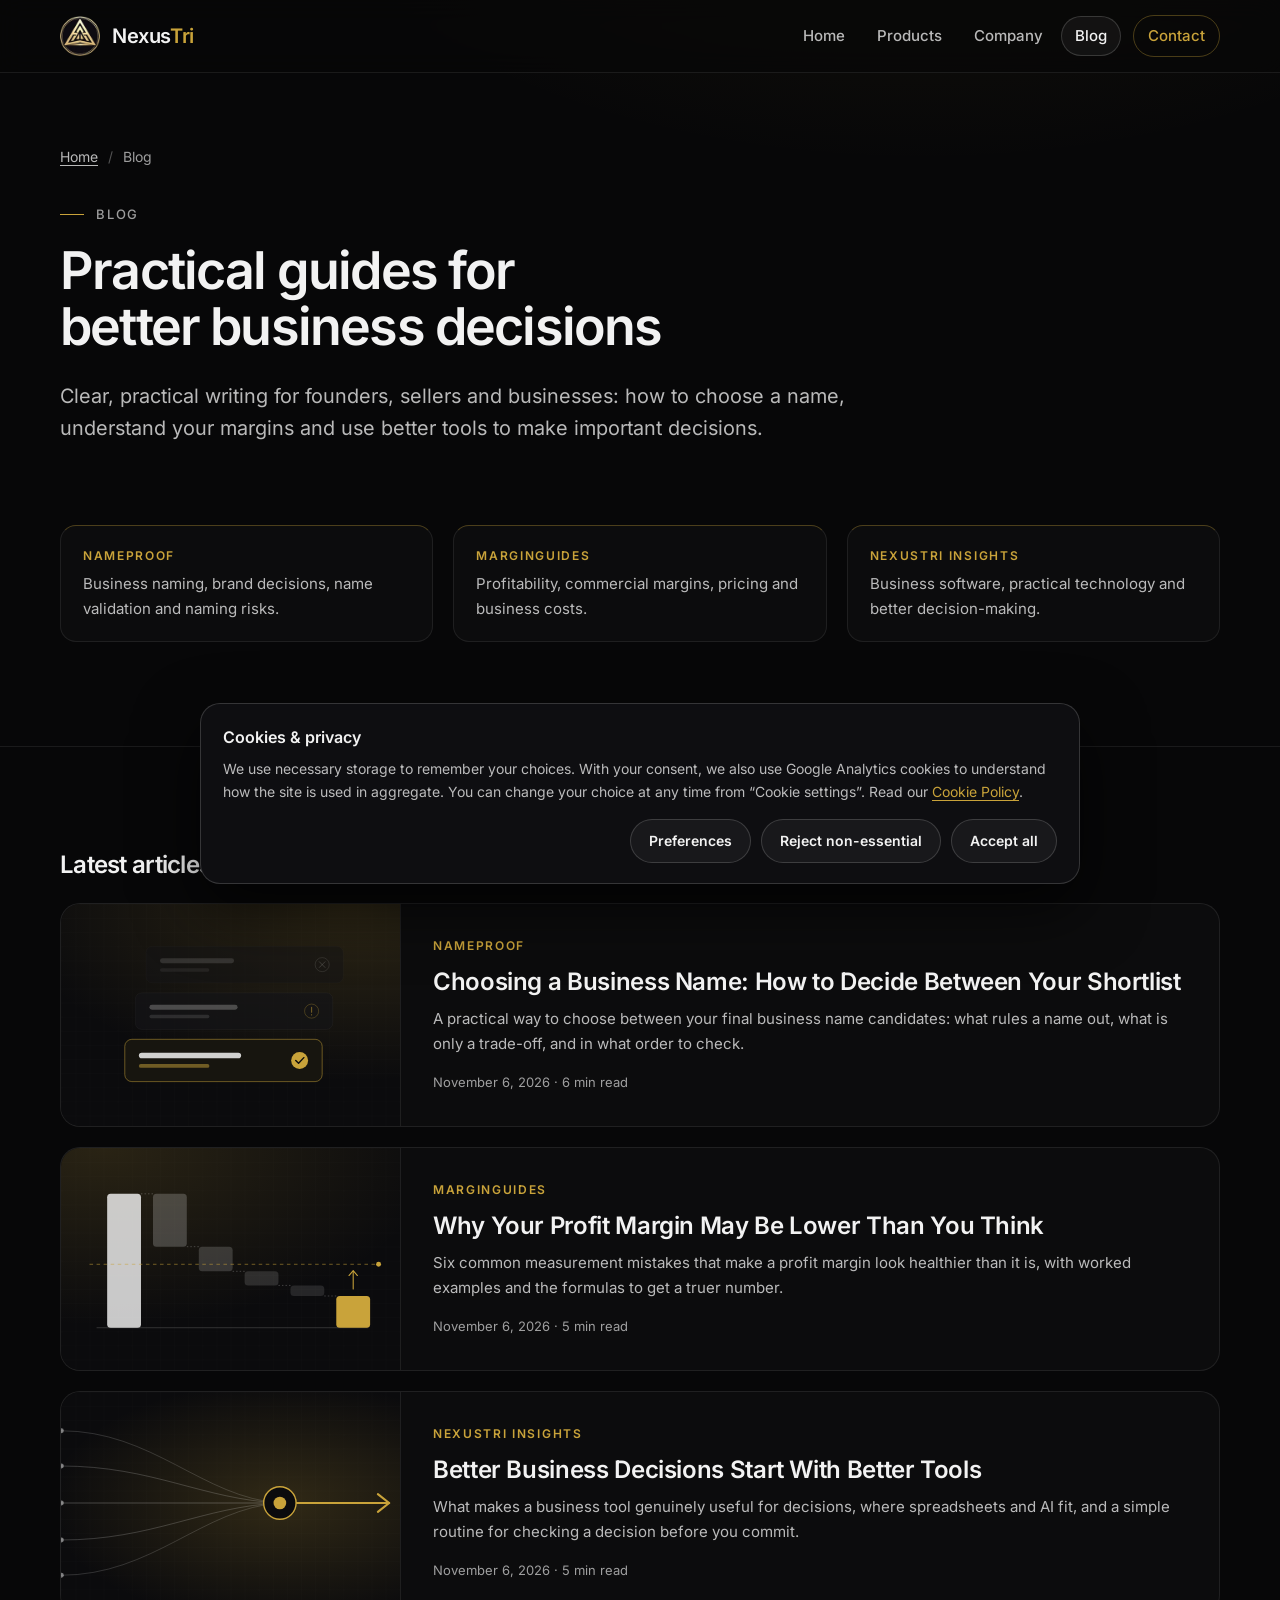
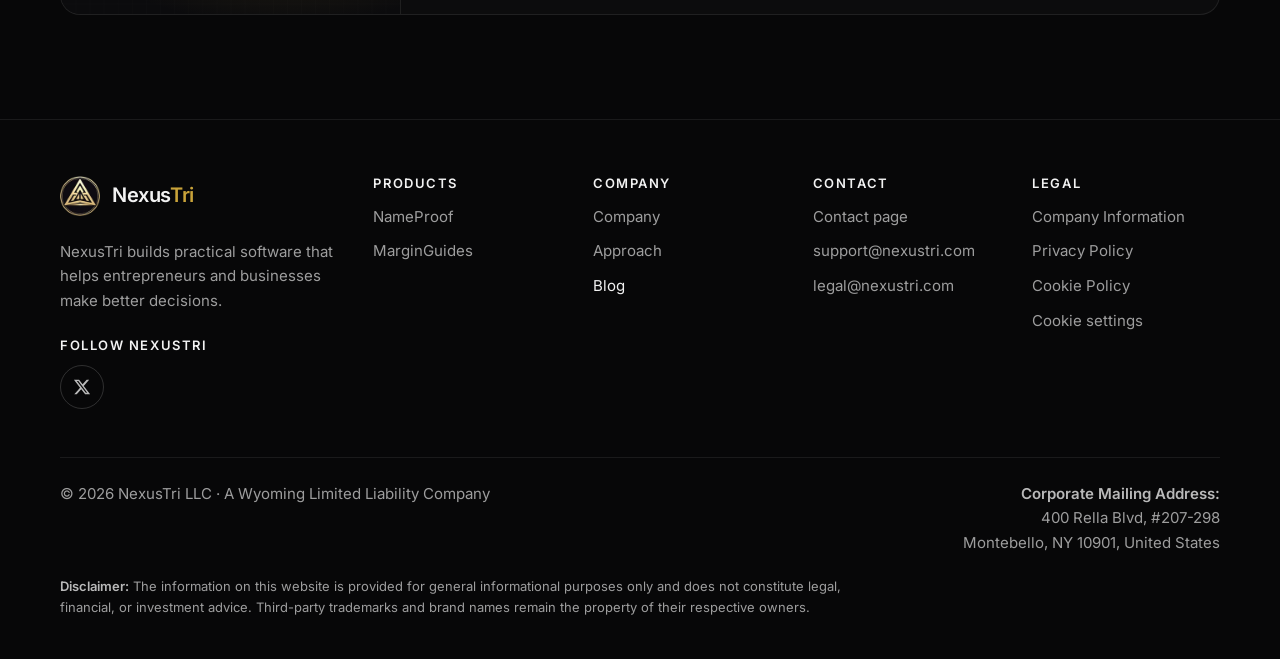
==== commit a25eac31: "Final polish and legal alignment (Mission 04.1) - Publish legal@nexustri.com for legal and privacy m" ====
--- a/blog/index.html
+++ b/blog/index.html
@@ -249,6 +249,7 @@
           <ul>
             <li><a href="/contact">Contact page</a></li>
             <li><a href="mailto:support@nexustri.com"><span translate="no" class="notranslate">support@nexustri.com</span></a></li>
+            <li><a href="mailto:legal@nexustri.com"><span translate="no" class="notranslate">legal@nexustri.com</span></a></li>
           </ul>
         </nav>
 
@@ -264,7 +265,7 @@
       </div>
 
       <div class="footer-bottom">
-        <p>© <span data-year>2026</span> <span translate="no" class="notranslate"> NexusTri LLC </span> · A Wyoming limited liability company</p>
+        <p>© <span data-year>2026</span> <span translate="no" class="notranslate"> NexusTri LLC</span><span class="footer-sep"> · </span><span class="footer-legal-form">A Wyoming Limited Liability Company</span></p>
         <p class="footer-address"><span class="footer-address-label">Corporate Mailing Address:</span>
           <span class="postal notranslate" translate="no">400 Rella Blvd, #207-298<br>Montebello, NY 10901, United States</span></p>
       </div>
--- a/assets/site.css
+++ b/assets/site.css
@@ -1025,6 +1025,9 @@
 .aside-block h2 { font-size: 1.0625rem; letter-spacing: -0.01em; }
 .aside-block p { margin-top: 8px; font-size: 0.9375rem; color: var(--text-2); }
 .aside-block p a:not(.text-link) { color: var(--gold); text-underline-offset: 3px; }
+.email-list { display: grid; gap: 12px; margin: 12px 0 0; }
+.email-list dt { font-size: 0.8125rem; color: var(--text-3); }
+.email-list dd { margin: 2px 0 0; font-size: 0.9375rem; overflow-wrap: anywhere; }
 .aside-links { display: flex; flex-wrap: wrap; gap: 8px 24px; margin-top: 12px; padding: 0; list-style: none; font-size: 0.9375rem; }
 
 /* ---------- Articles ---------- */
@@ -1173,6 +1176,7 @@
   border-top: 1px solid var(--line);
 }
 .footer-address { text-align: right; }
+.footer-legal-form { white-space: nowrap; }
 .footer-address-label { display: block; font-weight: 600; color: var(--text-2); }
 
 .disclaimer { max-width: 100ch; margin-top: 20px; font-size: 0.8125rem; color: var(--text-3); }
@@ -1331,6 +1335,8 @@
 
 @media (max-width: 600px) {
   :root { --header-h: 64px; }
+  .footer-sep { display: none; }
+  .footer-legal-form { display: block; }
   .brand img { width: 36px; height: 36px; }
   .brand-name { font-size: 1.125rem; }
   .actions .btn, .cta-actions .btn { flex: 1 1 100%; }
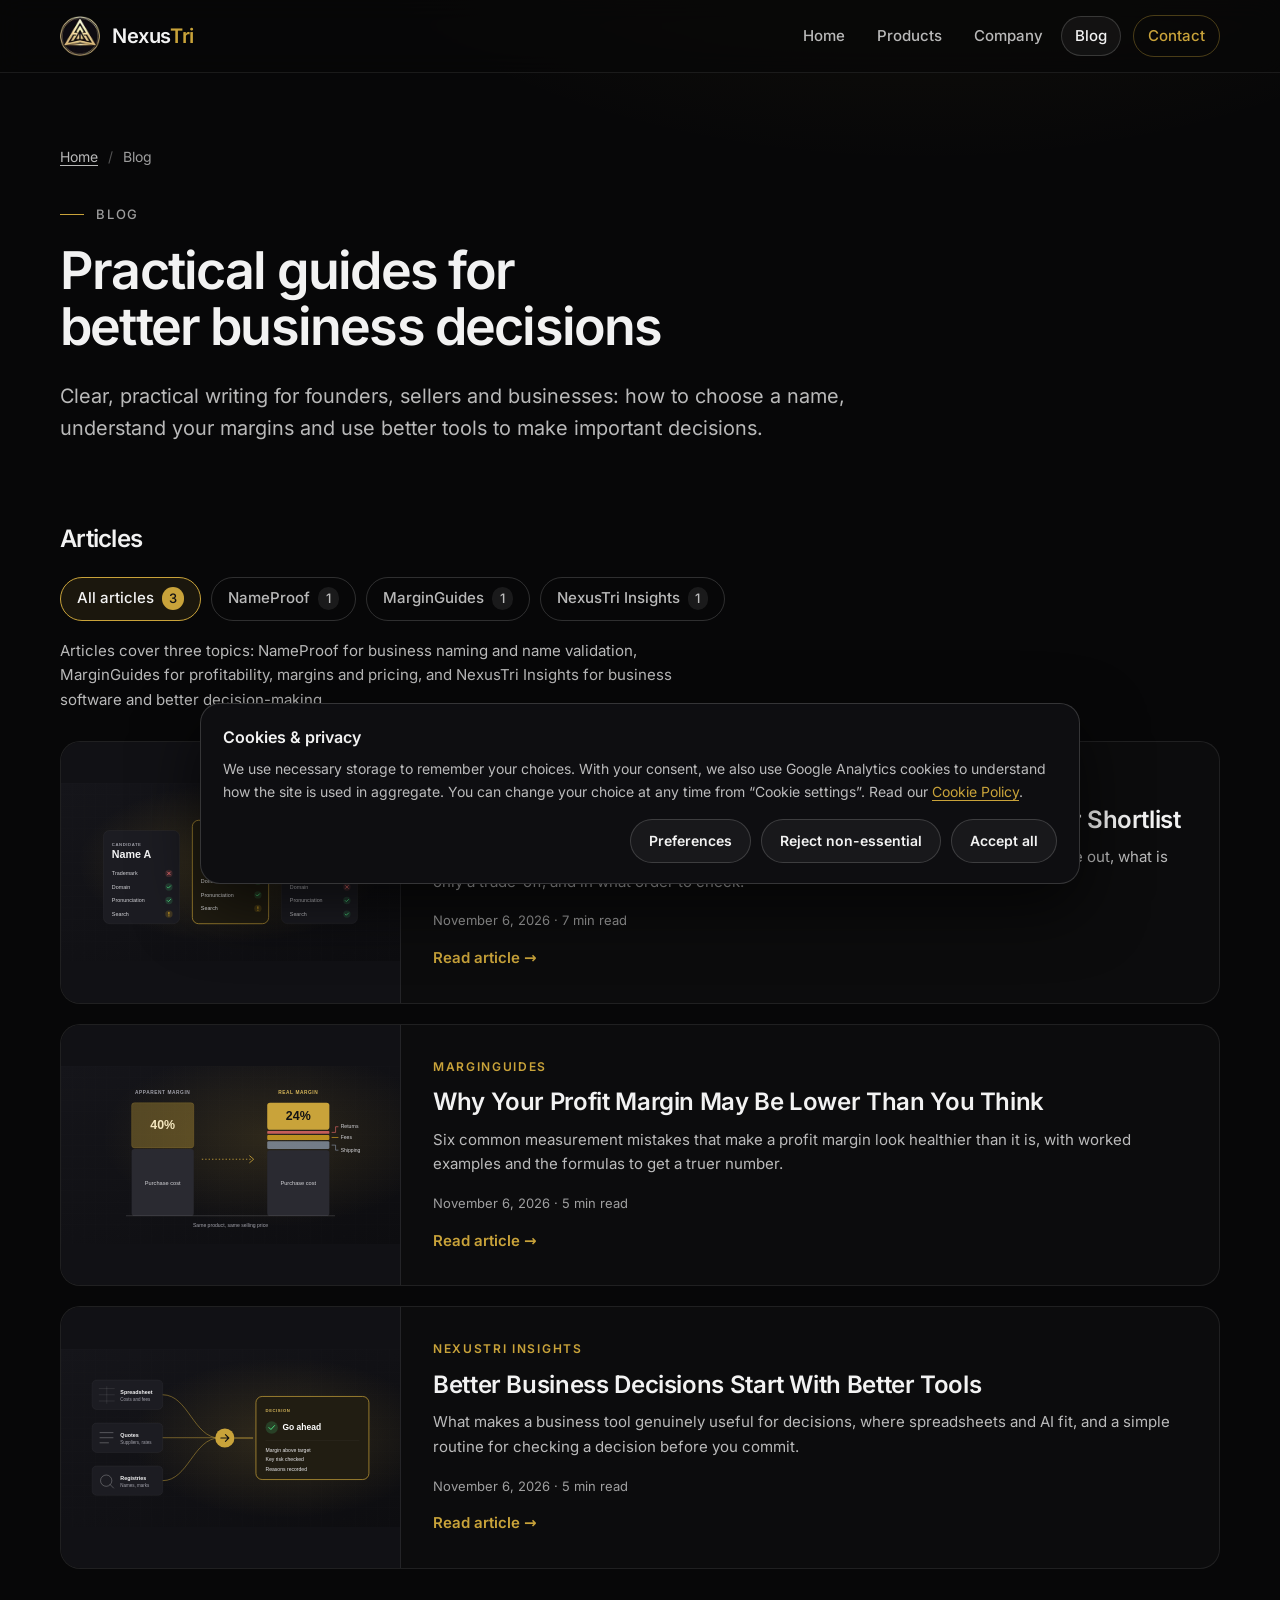
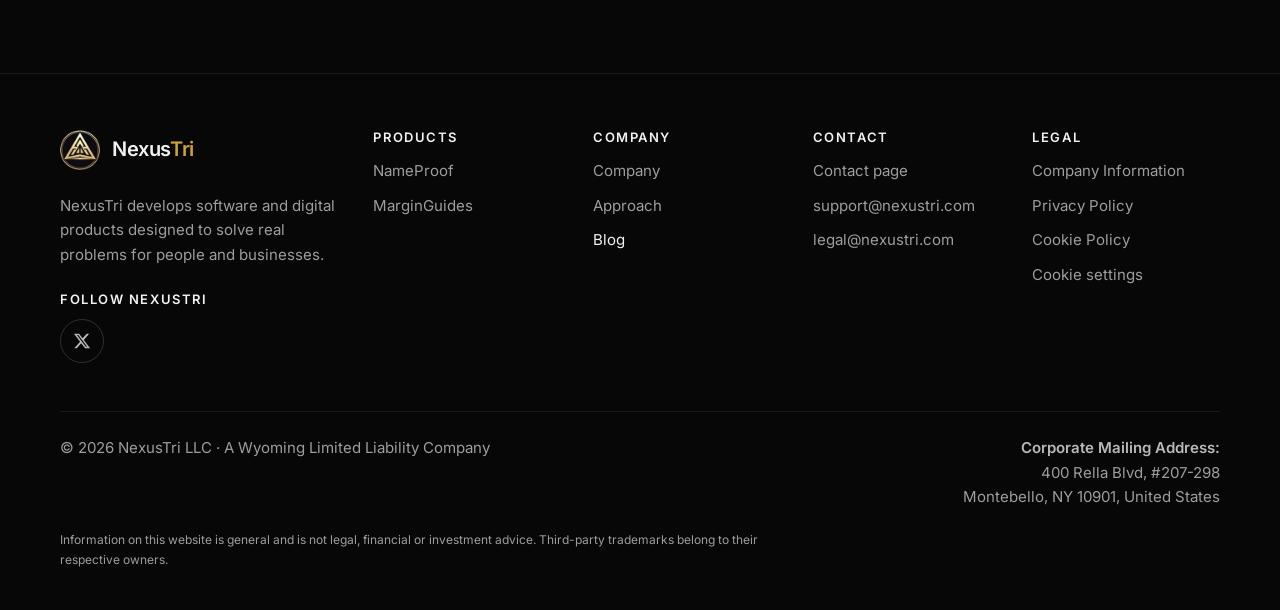
==== commit fe2e3776: "Final visual and conversion refinement (Mission 04.2) - Homepage hero: Founder-approved corporate po" ====
--- a/blog/index.html
+++ b/blog/index.html
@@ -154,55 +154,49 @@
       </div>
     </section>
 
-    <section class="section section--flush" aria-labelledby="topics-title">
+    <section class="section section--flush" aria-labelledby="articles-title">
       <div class="container">
-        <h2 class="visually-hidden" id="topics-title">Topics</h2>
-        <ul class="topic-grid">
-          <li class="topic">
-            <p class="post-category"><span translate="no" class="notranslate">NameProof</span></p>
-            <p>Business naming, brand decisions, name validation and naming risks.</p>
-          </li>
-          <li class="topic">
-            <p class="post-category"><span translate="no" class="notranslate">MarginGuides</span></p>
-            <p>Profitability, commercial margins, pricing and business costs.</p>
-          </li>
-          <li class="topic">
-            <p class="post-category"><span translate="no" class="notranslate">NexusTri </span> Insights</p>
-            <p>Business software, practical technology and better decision-making.</p>
-          </li>
-        </ul>
-      </div>
-    </section>
-
-    <section class="section" aria-labelledby="articles-title">
-      <div class="container">
-        <h2 class="section-title-sm" id="articles-title">Latest articles</h2>
+        <h2 class="section-title-sm" id="articles-title">Articles</h2>
+        <div class="blog-filter" role="group" aria-label="Filter articles by topic" data-blog-filter data-js-only hidden>
+          <button type="button" class="filter-btn" data-filter="all" aria-pressed="true"><span class="filter-label">All articles</span> <span class="filter-count"></span></button>
+          <button type="button" class="filter-btn" data-filter="nameproof" aria-pressed="false"><span class="filter-label"><span translate="no" class="notranslate">NameProof</span></span> <span class="filter-count"></span></button>
+          <button type="button" class="filter-btn" data-filter="marginguides" aria-pressed="false"><span class="filter-label"><span translate="no" class="notranslate">MarginGuides</span></span> <span class="filter-count"></span></button>
+          <button type="button" class="filter-btn" data-filter="insights" aria-pressed="false"><span class="filter-label"><span translate="no" class="notranslate">NexusTri </span> Insights</span> <span class="filter-count"></span></button>
+        </div>
+        <p class="filter-desc" data-topic-desc="all">Articles cover three topics: <span translate="no" class="notranslate"> NameProof </span> for business naming and name validation, <span translate="no" class="notranslate"> MarginGuides </span> for profitability, margins and pricing, and <span translate="no" class="notranslate"> NexusTri </span> Insights for business software and better decision-making.</p>
+        <p class="filter-desc" data-topic-desc="nameproof" hidden>Business naming, brand decisions, name validation and naming risks.</p>
+        <p class="filter-desc" data-topic-desc="marginguides" hidden>Profitability, commercial margins, pricing and business costs.</p>
+        <p class="filter-desc" data-topic-desc="insights" hidden>Business software, practical technology and better decision-making.</p>
+        <p class="visually-hidden" id="filter-status" role="status"></p>
         <ul class="post-list">
-          <li class="post-row">
+          <li class="post-row" data-category="nameproof">
             <img class="post-cover" src="/assets/img/blog/choosing-a-business-name.svg" width="1200" height="630" alt="" loading="lazy">
             <div class="post-body">
               <p class="post-category"><span translate="no" class="notranslate">NameProof</span></p>
               <h3><a href="/blog/choosing-a-business-name">Choosing a Business Name: How to Decide Between Your Shortlist</a></h3>
               <p class="post-excerpt">A practical way to choose between your final business name candidates: what rules a name out, what is only a trade-off, and in what order to check.</p>
-              <p class="post-meta"><time datetime="2026-11-06">November 6, 2026</time> · 6 min read</p>
+              <p class="post-meta"><time datetime="2026-11-06">November 6, 2026</time> · 7 min read</p>
+              <p class="read-more" aria-hidden="true">Read article <span class="read-more-arrow">→</span></p>
             </div>
           </li>
-          <li class="post-row">
+          <li class="post-row" data-category="marginguides">
             <img class="post-cover" src="/assets/img/blog/why-your-profit-margin-may-be-lower-than-you-think.svg" width="1200" height="630" alt="" loading="lazy">
             <div class="post-body">
               <p class="post-category"><span translate="no" class="notranslate">MarginGuides</span></p>
               <h3><a href="/blog/why-your-profit-margin-may-be-lower-than-you-think">Why Your Profit Margin May Be Lower Than You Think</a></h3>
               <p class="post-excerpt">Six common measurement mistakes that make a profit margin look healthier than it is, with worked examples and the formulas to get a truer number.</p>
               <p class="post-meta"><time datetime="2026-11-06">November 6, 2026</time> · 5 min read</p>
+              <p class="read-more" aria-hidden="true">Read article <span class="read-more-arrow">→</span></p>
             </div>
           </li>
-          <li class="post-row">
+          <li class="post-row" data-category="insights">
             <img class="post-cover" src="/assets/img/blog/better-business-decisions-start-with-better-tools.svg" width="1200" height="630" alt="" loading="lazy">
             <div class="post-body">
               <p class="post-category"><span translate="no" class="notranslate">NexusTri </span> Insights</p>
               <h3><a href="/blog/better-business-decisions-start-with-better-tools">Better Business Decisions Start With Better Tools</a></h3>
               <p class="post-excerpt">What makes a business tool genuinely useful for decisions, where spreadsheets and AI fit, and a simple routine for checking a decision before you commit.</p>
               <p class="post-meta"><time datetime="2026-11-06">November 6, 2026</time> · 5 min read</p>
+              <p class="read-more" aria-hidden="true">Read article <span class="read-more-arrow">→</span></p>
             </div>
           </li>
         </ul>
@@ -218,7 +212,7 @@
             <img src="/assets/img/nexustri-emblem-96.webp" width="40" height="40" alt="" loading="lazy">
             <span class="brand-name">Nexus<span>Tri</span></span>
           </a>
-          <p><span translate="no" class="notranslate">NexusTri </span> builds practical software that helps entrepreneurs and businesses make better decisions.</p>
+          <p><span translate="no" class="notranslate">NexusTri </span> develops software and digital products designed to solve real problems for people and businesses.</p>
           <div class="footer-follow">
             <h2 class="footer-heading">Follow <span translate="no" class="notranslate"> NexusTri</span></h2>
             <ul class="social-links">
@@ -271,8 +265,8 @@
       </div>
 
       <p class="disclaimer">
-        <strong>Disclaimer:</strong> The information on this website is provided for general informational purposes only and does not constitute legal, financial, or investment advice.
-        Third-party trademarks and brand names remain the property of their respective owners.
+        Information on this website is general and is not legal, financial or investment advice.
+        Third-party trademarks belong to their respective owners.
       </p>
     </div>
   </footer>
--- a/assets/site.css
+++ b/assets/site.css
@@ -326,8 +326,8 @@
 
 .hero-grid {
   display: grid;
-  grid-template-columns: minmax(0, 1.25fr) minmax(0, 0.75fr);
-  gap: clamp(40px, 6vw, 88px);
+  grid-template-columns: minmax(0, 1.05fr) minmax(0, 0.95fr);
+  gap: clamp(40px, 5vw, 72px);
   align-items: center;
 }
 
@@ -351,59 +351,55 @@
   margin-top: 36px;
 }
 
-.hero-panel {
-  padding: clamp(24px, 3.5vw, 36px);
+/* Product stage: authentic interface previews published by each product. */
+.hero-stage {
+  position: relative;
+  padding: clamp(20px, 3vw, 32px);
   border: 1px solid var(--line);
   border-radius: 24px;
-  background: linear-gradient(180deg, rgba(255, 255, 255, 0.035), rgba(255, 255, 255, 0.01));
+  background:
+    radial-gradient(380px 260px at 72% 58%, rgba(201, 163, 58, 0.16), transparent 70%),
+    linear-gradient(180deg, rgba(255, 255, 255, 0.035), rgba(255, 255, 255, 0.01));
   box-shadow: 0 30px 80px -24px rgba(0, 0, 0, 0.75);
 }
-
-.emblem-wrap {
-  position: relative;
-  display: grid;
-  place-items: center;
-  padding: 8px 0 28px;
-}
-.emblem-wrap::before {
-  content: "";
-  position: absolute;
-  inset: 8% 18% 20%;
-  background: radial-gradient(closest-side, rgba(201, 163, 58, 0.22), transparent);
-  filter: blur(18px);
-  pointer-events: none;
-}
-.emblem {
-  position: relative;
-  width: min(232px, 64%);
-  height: auto;
-  filter: drop-shadow(0 22px 36px rgba(0, 0, 0, 0.6));
-}
-
-.panel-label {
-  margin-bottom: 8px;
+.stage-head {
+  display: flex;
+  align-items: center;
+  gap: 12px;
   font-size: 0.75rem;
   font-weight: 500;
   letter-spacing: 0.14em;
   text-transform: uppercase;
   color: var(--text-3);
 }
-
-.status-list { padding: 0; list-style: none; border-top: 1px solid var(--line); }
-.status-list li { border-bottom: 1px solid var(--line); }
-.status-list a {
-  display: flex;
-  align-items: center;
-  gap: 14px;
-  padding: 14px 4px;
+.stage-head img { width: 36px; height: 36px; }
+.stage-shots { display: grid; margin-top: 20px; }
+.stage-item { display: flex; flex-direction: column; gap: 10px; min-width: 0; }
+.stage-item--np { width: 88%; }
+.stage-item--mg { position: relative; z-index: 1; flex-direction: row; align-items: flex-end; justify-content: flex-end; gap: 14px; margin-top: -40px; }
+.stage-item--mg .stage-shot { width: 50%; flex: 0 0 auto; }
+.stage-item--mg .stage-label { order: -1; flex-wrap: wrap; justify-content: flex-end; margin-bottom: 6px; }
+.stage-shot {
+  width: 100%;
+  height: auto;
+  border-radius: 16px;
+  filter: drop-shadow(0 18px 32px rgba(0, 0, 0, 0.6));
+}
+.stage-label {
+  display: inline-flex;
+  align-items: center;
+  gap: 8px;
+  padding: 4px 6px;
+  margin-inline: -6px;
+  border-radius: 8px;
+  font-size: 0.9375rem;
+  font-weight: 600;
+  color: var(--text);
   text-decoration: none;
-  border-radius: 8px;
-}
-.status-logo { flex: 0 0 auto; width: 32px; height: 32px; border-radius: 8px; }
-.status-text { flex: 1 1 auto; min-width: 0; }
-.status-list .name { display: block; font-weight: 600; }
-.status-list .desc { display: block; font-size: 0.875rem; color: var(--text-3); }
-.status-list a:hover .name { color: var(--gold); }
+}
+.stage-label img { width: 24px; height: 24px; border-radius: 6px; }
+.stage-label:hover .stage-name { color: var(--gold); }
+.hero-stage figcaption { margin-top: 18px; font-size: 0.8125rem; color: var(--text-3); }
 
 /* ---------- Sections ---------- */
 .section {
@@ -503,7 +499,7 @@
 /* ---------- Built for business ---------- */
 .situations {
   display: grid;
-  grid-template-columns: repeat(4, minmax(0, 1fr));
+  grid-template-columns: repeat(3, minmax(0, 1fr));
   gap: 20px;
   padding: 0;
   list-style: none;
@@ -585,46 +581,9 @@
   border-radius: 14px;
   box-shadow: 0 0 0 1px rgba(255, 255, 255, 0.12), 0 30px 60px -20px rgba(0, 0, 0, 0.8);
 }
+.product-shot--nameproof img { border-radius: 18px; box-shadow: 0 30px 60px -20px rgba(0, 0, 0, 0.8); }
 .product-shot figcaption { margin-top: 12px; font-size: 0.8125rem; color: var(--text-3); }
 
-.outcome-panel {
-  padding: clamp(22px, 3vw, 32px);
-  border: 1px solid var(--line);
-  border-radius: 18px;
-  background: rgba(7, 7, 8, 0.55);
-}
-.outcome-label {
-  font-size: 0.75rem;
-  font-weight: 500;
-  letter-spacing: 0.14em;
-  text-transform: uppercase;
-  color: var(--text-3);
-}
-.outcomes { display: grid; gap: 10px; margin: 14px 0 28px; padding: 0; list-style: none; }
-.outcome {
-  display: flex;
-  align-items: center;
-  gap: 12px;
-  padding: 14px 16px;
-  border: 1px solid var(--line);
-  border-radius: 12px;
-  background: var(--surface-2);
-  font-weight: 600;
-}
-.outcome-dot { flex: 0 0 auto; width: 10px; height: 10px; border-radius: 50%; }
-.outcome--go .outcome-dot { background: #4ade80; }
-.outcome--caution .outcome-dot { background: #fbbf24; }
-.outcome--stop .outcome-dot { background: #f87171; }
-.registries { display: flex; flex-wrap: wrap; gap: 8px; margin-top: 14px; padding: 0; list-style: none; }
-.registries li {
-  padding: 6px 12px;
-  border: 1px solid var(--line-strong);
-  border-radius: 999px;
-  font-size: 0.8125rem;
-  font-weight: 600;
-  letter-spacing: 0.04em;
-  color: var(--text-2);
-}
 /* Official product app icons (white tiles, as published by each product). */
 .product-logo {
   flex: 0 0 auto;
@@ -813,6 +772,27 @@
   border-radius: var(--radius);
   background: var(--surface);
 }
+.eco-shot-frame {
+  display: flex;
+  align-items: center;
+  justify-content: center;
+  height: clamp(180px, 20vw, 232px);
+  margin-bottom: 24px;
+  padding: 20px;
+  border: 1px solid var(--line);
+  border-radius: 16px;
+  background: radial-gradient(70% 90% at 50% 100%, rgba(201, 163, 58, 0.14), transparent 70%), rgba(255, 255, 255, 0.02);
+  overflow: hidden;
+}
+.eco-shot {
+  width: auto;
+  height: auto;
+  max-width: 100%;
+  max-height: 100%;
+  border-radius: 12px;
+  filter: drop-shadow(0 14px 24px rgba(0, 0, 0, 0.55));
+}
+.eco-caption { margin-top: 14px; font-size: 0.8125rem; color: var(--text-3); }
 .eco-head { display: flex; flex-wrap: wrap; align-items: center; gap: 12px 14px; }
 .eco-head .product-logo { width: 48px; height: 48px; border-radius: 12px; }
 .eco-head h3 { font-size: 1.375rem; letter-spacing: -0.02em; }
@@ -927,13 +907,43 @@
 
 .post-list { display: grid; gap: 20px; padding: 0; list-style: none; }
 .post-row { display: grid; grid-template-columns: minmax(0, 340px) minmax(0, 1fr); }
-.post-row .post-cover { height: 100%; border-bottom: 0; border-right: 1px solid var(--line); }
+.post-row .post-cover { height: 100%; object-fit: contain; background: #111115; border-bottom: 0; border-right: 1px solid var(--line); }
 .post-row .post-body { justify-content: center; padding: clamp(20px, 3vw, 32px); }
 .post-row h3 { font-size: clamp(1.25rem, 1.1rem + 0.5vw, 1.5rem); }
 
-.topic-grid { display: grid; grid-template-columns: repeat(3, minmax(0, 1fr)); gap: 20px; padding: 0; list-style: none; }
-.topic { padding: 20px 22px; border: 1px solid var(--line); border-top-color: var(--gold-line); border-radius: 16px; background: var(--surface); }
-.topic p + p { margin-top: 6px; font-size: 0.9375rem; color: var(--text-2); }
+/* Blog topic filter (revealed by site.js; without JavaScript all articles are listed). */
+.blog-filter { display: flex; flex-wrap: wrap; gap: 10px; }
+.blog-filter[hidden], .filter-desc[hidden], .post-row[hidden] { display: none; }
+.filter-btn {
+  display: inline-flex;
+  align-items: center;
+  gap: 8px;
+  min-height: 44px;
+  padding: 8px 16px;
+  border: 1px solid var(--line-strong);
+  border-radius: 999px;
+  background: transparent;
+  color: var(--text-2);
+  font: inherit;
+  font-size: 0.9375rem;
+  font-weight: 500;
+  cursor: pointer;
+  transition: border-color 0.2s ease, color 0.2s ease, background-color 0.2s ease;
+}
+.filter-btn:hover { border-color: var(--gold-line); color: var(--text); }
+.filter-btn[aria-pressed="true"] { border-color: var(--gold); background: var(--gold-soft); color: var(--text); }
+.filter-btn:focus-visible { outline: 2px solid var(--gold); outline-offset: 3px; }
+.filter-count { min-width: 1.6em; padding: 1px 7px; border-radius: 999px; background: rgba(255, 255, 255, 0.08); font-size: 0.8125rem; text-align: center; color: var(--text-2); }
+.filter-count:empty { display: none; }
+.filter-btn[aria-pressed="true"] .filter-count { background: var(--gold); color: #111114; }
+.filter-desc { max-width: 72ch; margin: 18px 0 28px; font-size: 0.9375rem; color: var(--text-2); }
+.filter-desc strong { color: var(--text); font-weight: 600; }
+
+/* "Read article" cue: the whole card is the link (h3 a::after); this is visual only. */
+.read-more { margin-top: 14px; font-size: 0.9375rem; font-weight: 600; color: var(--gold); pointer-events: none; } /* clicks fall through to the card link */
+.read-more-arrow { display: inline-block; transition: transform 0.2s ease; }
+.post-card:hover .read-more-arrow, .post-row:hover .read-more-arrow,
+.post-card:focus-within .read-more-arrow, .post-row:focus-within .read-more-arrow { transform: translateX(4px); }
 .section .section-title-sm { margin-bottom: 24px; font-size: 1.5rem; }
 
 /* ---------- Call to action ---------- */
@@ -1179,8 +1189,7 @@
 .footer-legal-form { white-space: nowrap; }
 .footer-address-label { display: block; font-weight: 600; color: var(--text-2); }
 
-.disclaimer { max-width: 100ch; margin-top: 20px; font-size: 0.8125rem; color: var(--text-3); }
-.disclaimer strong { color: var(--text-2); font-weight: 600; }
+.disclaimer { max-width: 100ch; margin-top: 20px; font-size: 0.75rem; color: var(--text-3); }
 
 /* ---------- Legal pages ---------- */
 .legal { padding-block: clamp(48px, 7vw, 88px) clamp(64px, 8vw, 104px); }
@@ -1313,7 +1322,6 @@
 @media (max-width: 1080px) {
   .footer-grid { grid-template-columns: repeat(4, minmax(0, 1fr)); }
   .footer-brand { grid-column: 1 / -1; }
-  .situations { grid-template-columns: repeat(2, minmax(0, 1fr)); }
   .philosophy-grid { grid-template-columns: repeat(2, minmax(0, 1fr)); }
   .info-grid { grid-template-columns: minmax(0, 1fr); }
   .info-grid .addresses { grid-template-columns: repeat(2, minmax(0, 1fr)); }
@@ -1321,14 +1329,14 @@
 
 @media (max-width: 900px) {
   .hero-grid { grid-template-columns: minmax(0, 1fr); }
-  .hero-panel { max-width: 560px; }
+  .hero-stage { max-width: 560px; }
   .build-grid, .split, .approach-grid, .cta-panel, .contact-layout { grid-template-columns: minmax(0, 1fr); }
   .flow { max-width: 560px; }
   .product-feature { grid-template-columns: minmax(0, 1fr); }
   .post-grid { grid-template-columns: minmax(0, 1fr); max-width: 560px; }
   .post-row { grid-template-columns: minmax(0, 1fr); }
   .post-row .post-cover { height: auto; border-right: 0; border-bottom: 1px solid var(--line); }
-  .topic-grid, .eco-grid, .related-list { grid-template-columns: minmax(0, 1fr); }
+  .eco-grid, .related-list { grid-template-columns: minmax(0, 1fr); }
   .addresses, .info-grid .addresses { grid-template-columns: minmax(0, 1fr); }
   .footer-address { text-align: left; }
 }
@@ -1340,9 +1348,11 @@
   .brand img { width: 36px; height: 36px; }
   .brand-name { font-size: 1.125rem; }
   .actions .btn, .cta-actions .btn { flex: 1 1 100%; }
-  .emblem { width: min(168px, 56%); }
-  .emblem-wrap { padding-bottom: 20px; }
-  .status-list .desc { display: none; } /* the product cards below carry the descriptions */
+  .stage-item--np { width: 92%; }
+  .stage-item--mg { flex-direction: column; align-items: flex-end; gap: 10px; margin-top: -24px; }
+  .stage-item--mg .stage-shot { width: 58%; }
+  .stage-item--mg .stage-label { order: 0; margin: 0; }
+  .stage-shot { border-radius: 12px; }
   .situations, .philosophy-grid { grid-template-columns: minmax(0, 1fr); }
   .principle { grid-template-columns: 2.75rem minmax(0, 1fr); gap: 14px; padding: 24px 0; }
   .principle-num { font-size: 1.375rem; }
@@ -1355,18 +1365,6 @@
   .footer-grid { grid-template-columns: repeat(2, minmax(0, 1fr)); gap: 32px 24px; }
   .cc-banner { left: 10px; right: 10px; bottom: 10px; padding: 18px; }
   .cc-actions .btn { flex: 1 1 auto; }
-}
-
-@media (max-width: 380px) {
-  .status-list a {
-    display: grid;
-    grid-template-columns: 32px minmax(0, 1fr);
-    grid-template-areas: "logo name" "logo badge";
-    gap: 4px 14px;
-  }
-  .status-logo { grid-area: logo; }
-  .status-text { grid-area: name; }
-  .status-list .badge { grid-area: badge; justify-self: start; }
 }
 
 @media (max-width: 480px) {
@@ -1397,6 +1395,6 @@
   body { background: #fff; }
   .site-header { position: static; background: #fff; backdrop-filter: none; }
   .nav-toggle, .site-nav, .cc-banner, .skip-link, .actions, .cta-actions, .contact-form, [data-cookie-settings] { display: none !important; }
-  .hero-panel, .product-feature, .principle, .facts, .cta-panel, .callout, .flow, .situation { box-shadow: none; background: none; }
+  .hero-stage, .product-feature, .principle, .facts, .cta-panel, .callout, .flow, .situation { box-shadow: none; background: none; }
   a { color: inherit !important; }
 }
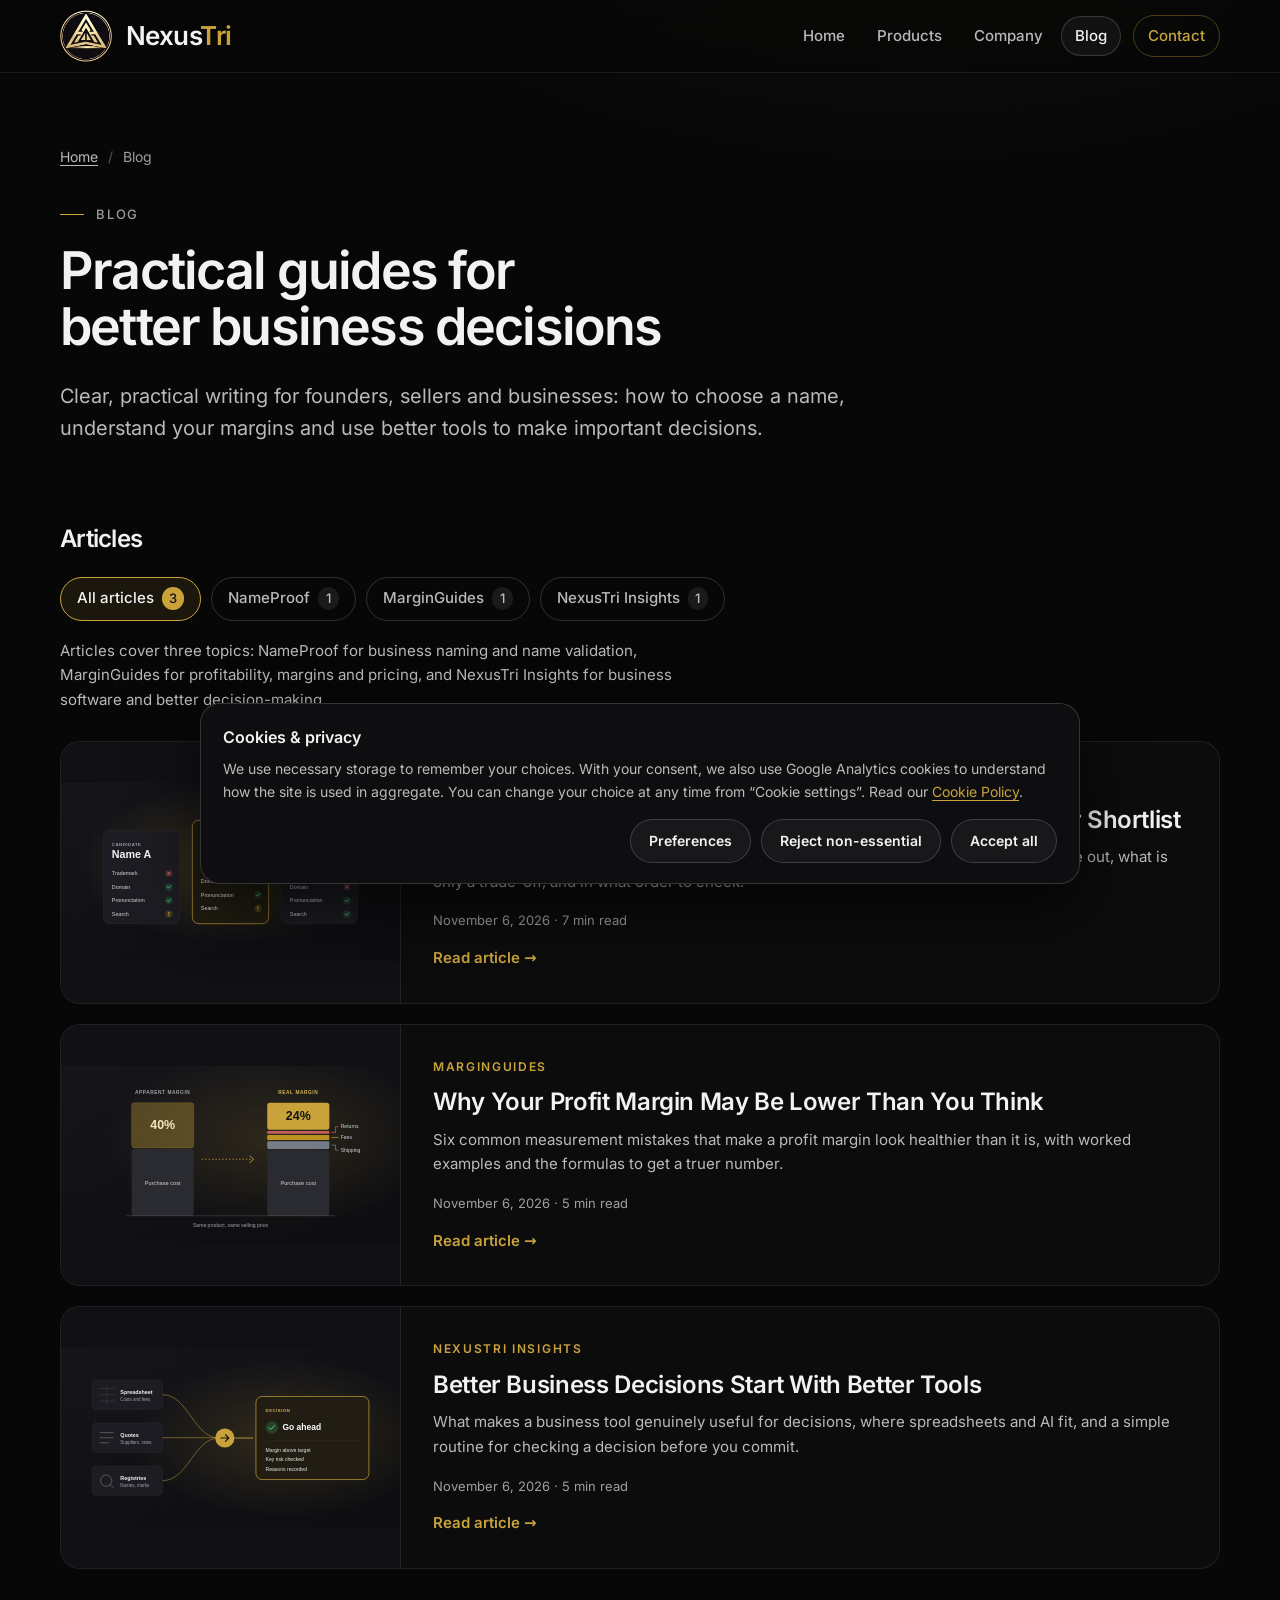
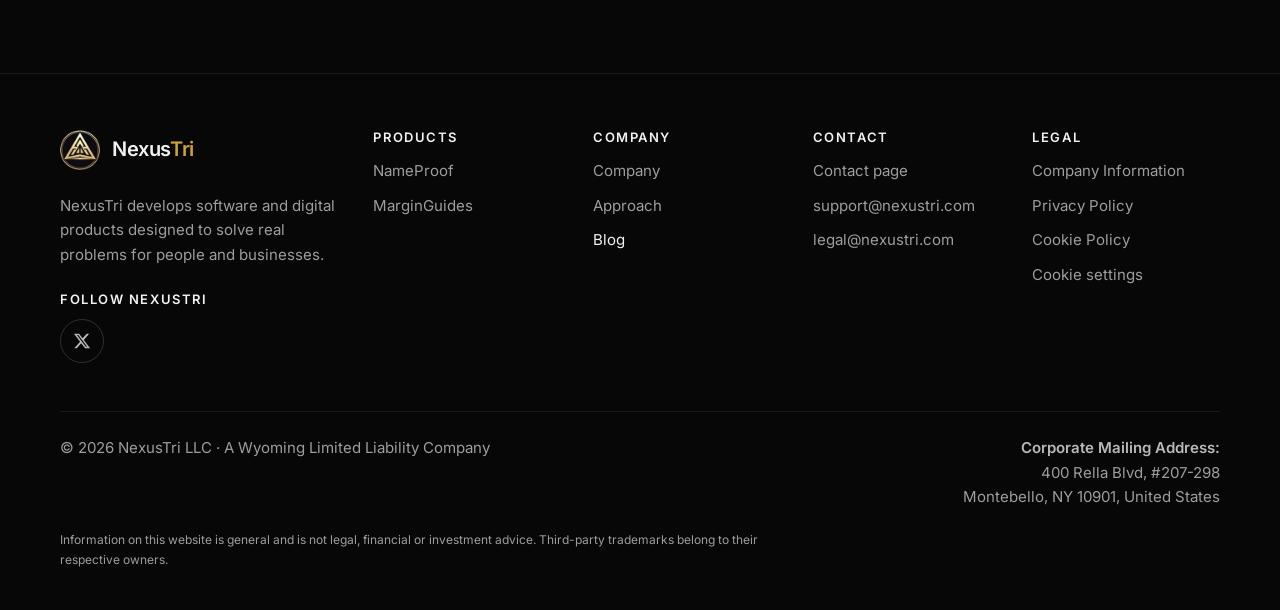
==== commit bb557399: "Complete privacy information and sharpen the header logo Privacy Policy (last updated November 8, 20" ====
--- a/blog/index.html
+++ b/blog/index.html
@@ -108,7 +108,7 @@
   <header class="site-header">
     <div class="container header-inner">
       <a class="brand notranslate" href="/" aria-label="NexusTri home" translate="no">
-        <img src="/assets/img/nexustri-emblem-96.webp" width="40" height="40" alt="">
+        <img src="/assets/img/nexustri-emblem-96.webp" srcset="/assets/img/nexustri-emblem-96.webp 1x, /assets/img/nexustri-emblem-256.webp 2x" width="40" height="40" alt="">
         <span class="brand-name">Nexus<span>Tri</span></span>
       </a>
 
--- a/assets/site.css
+++ b/assets/site.css
@@ -31,6 +31,7 @@
   --max: 1160px;
   --gutter: clamp(20px, 4vw, 32px);
   --header-h: 72px;
+  --ease-out: cubic-bezier(0.22, 0.7, 0.2, 1);
   --font: "Inter", system-ui, -apple-system, "Segoe UI", Roboto, "Helvetica Neue", Arial, sans-serif;
   color-scheme: dark;
 }
@@ -164,18 +165,18 @@
   text-align: center;
   text-decoration: none;
   cursor: pointer;
-  transition: background-color 0.15s ease, border-color 0.15s ease, color 0.15s ease;
-}
-.btn:hover { background: rgba(255, 255, 255, 0.08); border-color: rgba(255, 255, 255, 0.26); }
+  transition: background-color 0.2s ease, border-color 0.2s ease, color 0.2s ease, box-shadow 0.25s ease, transform 0.2s var(--ease-out);
+}
+.btn:hover { background: rgba(255, 255, 255, 0.08); border-color: var(--gold-line); }
 
 .btn-primary {
   background: var(--gold);
   border-color: var(--gold);
   color: #0b0b0c;
 }
-.btn-primary:hover { background: var(--gold-hover); border-color: var(--gold-hover); }
-
-.btn svg { width: 16px; height: 16px; flex: 0 0 auto; }
+.btn-primary:hover { background: var(--gold-hover); border-color: var(--gold-hover); box-shadow: 0 10px 26px -14px rgba(201, 163, 58, 0.7); }
+
+.btn svg { width: 16px; height: 16px; flex: 0 0 auto; transition: transform 0.2s var(--ease-out); }
 
 .linklike {
   padding: 0;
@@ -248,6 +249,10 @@
 .brand img { width: 40px; height: 40px; }
 .brand-name { font-size: 1.25rem; font-weight: 600; letter-spacing: -0.02em; }
 .brand-name span { color: var(--gold); }
+/* Header logo about 12% larger than in the footer; the header height is unchanged. */
+.site-header .brand { gap: 14px; }
+.site-header .brand img { width: 52px; height: 52px; }
+.site-header .brand-name { font-size: 1.625rem; }
 
 .site-nav ul {
   display: flex;
@@ -322,7 +327,22 @@
 }
 
 /* ---------- Hero ---------- */
-.hero { padding-block: clamp(56px, 9vw, 120px) clamp(64px, 9vw, 112px); }
+.hero { position: relative; isolation: isolate; padding-block: clamp(56px, 9vw, 120px) clamp(64px, 9vw, 112px); }
+.hero::before, .hero::after { content: ""; position: absolute; inset: 0; z-index: -1; pointer-events: none; }
+.hero::before {
+  background:
+    radial-gradient(620px 440px at 76% 50%, rgba(201, 163, 58, 0.12), transparent 70%),
+    radial-gradient(720px 420px at 8% -10%, rgba(148, 163, 184, 0.05), transparent 70%);
+}
+.hero::after {
+  background-image:
+    linear-gradient(rgba(255, 255, 255, 0.045) 1px, transparent 1px),
+    linear-gradient(90deg, rgba(255, 255, 255, 0.045) 1px, transparent 1px);
+  background-size: 56px 56px;
+  background-position: center top;
+  -webkit-mask-image: radial-gradient(62% 78% at 74% 50%, #000 20%, transparent 75%);
+  mask-image: radial-gradient(62% 78% at 74% 50%, #000 20%, transparent 75%);
+}
 
 .hero-grid {
   display: grid;
@@ -330,12 +350,19 @@
   gap: clamp(40px, 5vw, 72px);
   align-items: center;
 }
+
+/* Hero label: the company name in its own casing, gold "Tri" as in the header wordmark. */
+.eyebrow-brand { font-size: 0.9375rem; font-weight: 600; letter-spacing: 0.06em; text-transform: none; color: var(--text-2); }
+.eyebrow-brand::before { margin-top: calc(0.75em - 0.5px); }
+.eyebrow-brand span span { color: var(--gold); }
 
 .hero h1 {
   font-size: clamp(2.375rem, 1.55rem + 3vw, 3.75rem);
   line-height: 1.07;
   letter-spacing: -0.035em;
 }
+/* Keep "real-world problems." together on its own line where it fits, instead of breaking at the hyphen. */
+.hero h1 .gold { display: inline-block; }
 
 .lead {
   max-width: 56ch;
@@ -351,16 +378,27 @@
   margin-top: 36px;
 }
 
-/* Product stage: authentic interface previews published by each product. */
+/* Current products panel: one panel, two separate product sections with authentic published previews. */
 .hero-stage {
   position: relative;
-  padding: clamp(20px, 3vw, 32px);
+  padding: clamp(18px, 2.4vw, 28px);
   border: 1px solid var(--line);
   border-radius: 24px;
   background:
-    radial-gradient(380px 260px at 72% 58%, rgba(201, 163, 58, 0.16), transparent 70%),
-    linear-gradient(180deg, rgba(255, 255, 255, 0.035), rgba(255, 255, 255, 0.01));
-  box-shadow: 0 30px 80px -24px rgba(0, 0, 0, 0.75);
+    radial-gradient(420px 260px at 88% 0%, rgba(201, 163, 58, 0.12), transparent 70%),
+    linear-gradient(180deg, rgba(255, 255, 255, 0.035), rgba(255, 255, 255, 0.01)),
+    #0b0b0d;
+  box-shadow: 0 40px 90px -30px rgba(0, 0, 0, 0.85), inset 0 1px 0 rgba(255, 255, 255, 0.05);
+}
+.hero-stage::before { /* gold light along the top edge */
+  content: "";
+  position: absolute;
+  top: -1px;
+  left: 32px;
+  right: 32px;
+  height: 1px;
+  background: linear-gradient(90deg, transparent, rgba(201, 163, 58, 0.75), transparent);
+  pointer-events: none;
 }
 .stage-head {
   display: flex;
@@ -373,33 +411,49 @@
   color: var(--text-3);
 }
 .stage-head img { width: 36px; height: 36px; }
-.stage-shots { display: grid; margin-top: 20px; }
-.stage-item { display: flex; flex-direction: column; gap: 10px; min-width: 0; }
-.stage-item--np { width: 88%; }
-.stage-item--mg { position: relative; z-index: 1; flex-direction: row; align-items: flex-end; justify-content: flex-end; gap: 14px; margin-top: -40px; }
-.stage-item--mg .stage-shot { width: 50%; flex: 0 0 auto; }
-.stage-item--mg .stage-label { order: -1; flex-wrap: wrap; justify-content: flex-end; margin-bottom: 6px; }
-.stage-shot {
-  width: 100%;
-  height: auto;
-  border-radius: 16px;
-  filter: drop-shadow(0 18px 32px rgba(0, 0, 0, 0.6));
+.stage-products { display: grid; gap: 12px; margin-top: 18px; container-type: inline-size; }
+.stage-product {
+  position: relative;
+  display: grid;
+  grid-template-columns: minmax(0, 8.5rem) minmax(0, 1fr);
+  align-items: center;
+  gap: 18px;
+  padding: 14px 14px 14px 18px;
+  border: 1px solid var(--line);
+  border-radius: 18px;
+  background: rgba(255, 255, 255, 0.022);
+  transition: border-color 0.25s ease, background-color 0.25s ease, box-shadow 0.3s ease, transform 0.3s var(--ease-out);
 }
 .stage-label {
-  display: inline-flex;
-  align-items: center;
-  gap: 8px;
-  padding: 4px 6px;
-  margin-inline: -6px;
-  border-radius: 8px;
-  font-size: 0.9375rem;
+  display: flex;
+  flex-direction: column;
+  align-items: flex-start;
+  gap: 10px;
+  font-size: 1rem;
   font-weight: 600;
+  line-height: 1.25;
   color: var(--text);
   text-decoration: none;
 }
-.stage-label img { width: 24px; height: 24px; border-radius: 6px; }
-.stage-label:hover .stage-name { color: var(--gold); }
-.hero-stage figcaption { margin-top: 18px; font-size: 0.8125rem; color: var(--text-3); }
+.stage-label::after { content: ""; position: absolute; inset: 0; z-index: 1; border-radius: 18px; } /* the whole section is clickable, above the (transformed) preview */
+.stage-label:focus-visible { outline: none; }
+.stage-product:focus-within { outline: 2px solid var(--gold); outline-offset: 3px; }
+.stage-icon { width: 32px; height: 32px; border-radius: 8px; }
+.stage-name { transition: color 0.2s ease; }
+.stage-arrow { width: 16px; height: 16px; color: var(--gold); transition: transform 0.25s var(--ease-out); }
+.stage-frame {
+  overflow: hidden;
+  aspect-ratio: 780 / 470;
+  border-radius: 12px;
+  box-shadow: 0 14px 30px -18px rgba(0, 0, 0, 0.8);
+}
+.stage-shot { display: block; width: 100%; height: 100%; object-fit: cover; object-position: top center; transition: transform 0.5s var(--ease-out); }
+.stage-product:hover, .stage-product:focus-within { border-color: var(--gold-line); background: rgba(255, 255, 255, 0.04); }
+.stage-product:hover .stage-name, .stage-product:focus-within .stage-name { color: var(--gold-hover); }
+.hero-stage figcaption { margin-top: 16px; font-size: 0.8125rem; color: var(--text-3); }
+@container (max-width: 440px) {
+  .stage-product { grid-template-columns: minmax(0, 6.75rem) minmax(0, 1fr); gap: 14px; padding: 12px 12px 12px 14px; }
+}
 
 /* ---------- Sections ---------- */
 .section {
@@ -412,13 +466,21 @@
 .section h2 {
   font-size: clamp(1.875rem, 1.35rem + 1.9vw, 2.75rem);
   letter-spacing: -0.03em;
+  text-wrap: balance;
 }
 
 .section-intro {
   max-width: 62ch;
-  margin-top: 16px;
+  margin-top: 18px;
+  text-wrap: pretty;
   font-size: 1.0625rem;
   color: var(--text-2);
+}
+
+.section--band {
+  background:
+    radial-gradient(900px 280px at 50% 0%, rgba(201, 163, 58, 0.06), transparent 70%),
+    linear-gradient(180deg, rgba(255, 255, 255, 0.022), rgba(255, 255, 255, 0) 65%);
 }
 
 .fineprint {
@@ -436,6 +498,7 @@
   text-decoration-color: var(--gold-line);
   text-underline-offset: 4px;
 }
+.text-link { transition: color 0.2s ease, text-decoration-color 0.2s ease; }
 .text-link:hover { color: var(--gold-hover); text-decoration-color: currentColor; }
 
 /* ---------- What we build ---------- */
@@ -500,20 +563,16 @@
 .situations {
   display: grid;
   grid-template-columns: repeat(3, minmax(0, 1fr));
-  gap: 20px;
+  gap: 40px clamp(24px, 4vw, 48px);
   padding: 0;
   list-style: none;
 }
 .situation {
   display: flex;
   flex-direction: column;
-  padding: 28px 24px 24px;
-  border: 1px solid var(--line);
-  border-radius: var(--radius);
-  background: var(--surface);
-  transition: border-color 0.2s ease;
-}
-.situation:hover { border-color: var(--gold-line); }
+  padding: 30px 0 4px;
+  border-top: 1px solid var(--line-strong);
+}
 .situation-icon { width: 32px; height: 32px; color: var(--gold); }
 .situation h3 { margin-top: 20px; font-size: 1.125rem; letter-spacing: -0.015em; }
 .situation p { margin-top: 10px; font-size: 0.9375rem; color: var(--text-2); }
@@ -531,9 +590,9 @@
   border: 1px solid var(--line);
   border-radius: 24px;
   background: linear-gradient(180deg, rgba(255, 255, 255, 0.032), rgba(255, 255, 255, 0.01));
-  transition: border-color 0.2s ease;
-}
-.product-feature:hover { border-color: var(--gold-line); }
+  transition: border-color 0.3s ease, box-shadow 0.35s ease;
+}
+.product-feature:hover { border-color: var(--gold-line); box-shadow: 0 28px 70px -40px rgba(0, 0, 0, 0.9); }
 /* Each product keeps its own identity: a cool slate tone for NameProof, navy and gold for MarginGuides. */
 .product-feature--nameproof {
   background:
@@ -883,11 +942,11 @@
   border: 1px solid var(--line);
   border-radius: var(--radius);
   background: var(--surface);
-  transition: border-color 0.2s ease;
+  transition: border-color 0.25s ease, box-shadow 0.3s ease, transform 0.3s var(--ease-out);
 }
 .post-card { display: flex; flex-direction: column; }
 .post-card:hover, .post-row:hover { border-color: var(--gold-line); }
-.post-cover { width: 100%; height: auto; aspect-ratio: 1200 / 630; object-fit: cover; border-bottom: 1px solid var(--line); }
+.post-cover { width: 100%; height: auto; aspect-ratio: 1200 / 630; object-fit: cover; border-bottom: 1px solid var(--line); transition: transform 0.5s var(--ease-out); }
 .post-body { display: flex; flex-direction: column; flex: 1 1 auto; padding: 22px 24px 24px; }
 .post-category {
   font-size: 0.75rem;
@@ -1347,13 +1406,17 @@
   .footer-legal-form { display: block; }
   .brand img { width: 36px; height: 36px; }
   .brand-name { font-size: 1.125rem; }
+  .site-header .brand { gap: 12px; }
+  .site-header .brand img { width: 44px; height: 44px; }
+  .site-header .brand-name { font-size: 1.375rem; }
   .actions .btn, .cta-actions .btn { flex: 1 1 100%; }
-  .stage-item--np { width: 92%; }
-  .stage-item--mg { flex-direction: column; align-items: flex-end; gap: 10px; margin-top: -24px; }
-  .stage-item--mg .stage-shot { width: 58%; }
-  .stage-item--mg .stage-label { order: 0; margin: 0; }
-  .stage-shot { border-radius: 12px; }
+  .stage-product { grid-template-columns: minmax(0, 1fr); gap: 12px; padding: 12px; }
+  .stage-label { flex-direction: row; align-items: center; flex-wrap: wrap; gap: 10px; padding: 2px 4px 0; }
+  .stage-icon { width: 28px; height: 28px; }
+  .stage-arrow { margin-left: auto; }
+  .stage-frame { border-radius: 10px; }
   .situations, .philosophy-grid { grid-template-columns: minmax(0, 1fr); }
+  .situations { row-gap: 36px; }
   .principle { grid-template-columns: 2.75rem minmax(0, 1fr); gap: 14px; padding: 24px 0; }
   .principle-num { font-size: 1.375rem; }
   .product-logo { width: 48px; height: 48px; border-radius: 12px; }
@@ -1372,6 +1435,84 @@
   .capabilities li:nth-child(odd) { border-right: 0; }
   .capabilities li + li { border-top: 1px solid var(--line); }
 }
+
+/* ---------- Motion ----------
+   Hero entrance (CSS only) and scroll reveal (classes added by site.js only when motion is allowed).
+   Content is never hidden without JavaScript or with reduced motion. Only opacity and transform are
+   animated, so nothing shifts the layout. fill-mode "backwards" hands control back to hover styles. */
+@keyframes nx-rise { from { opacity: 0; transform: translate3d(0, 14px, 0); } }
+@keyframes nx-fade { from { opacity: 0; } }
+/* Headline and main text are the largest content on first view: they stay readable from the first frame
+   (partial fade), so the entrance does not delay Largest Contentful Paint. */
+@keyframes nx-emerge { from { opacity: 0.4; transform: translate3d(0, 14px, 0); } }
+@keyframes nx-line { from { transform: scaleX(0); } }
+@keyframes nx-panel { from { opacity: 0; transform: translate3d(0, 18px, 0) scale(0.985); } }
+
+@media (prefers-reduced-motion: no-preference) {
+  .hero .eyebrow { animation: nx-rise 0.45s var(--ease-out) backwards; }
+  .hero .eyebrow::before { transform-origin: left center; animation: nx-line 0.6s var(--ease-out) 0.12s backwards; }
+  .hero h1 { animation: nx-emerge 0.6s var(--ease-out) 0.07s backwards; }
+  .hero .lead { animation: nx-emerge 0.55s var(--ease-out) 0.16s backwards; }
+  .hero .actions { animation: nx-rise 0.5s var(--ease-out) 0.25s backwards; }
+  .hero-stage { animation: nx-panel 0.65s var(--ease-out) 0.3s backwards; }
+  .stage-product { animation: nx-rise 0.5s var(--ease-out) 0.44s backwards; }
+  .stage-product--mg { animation-delay: 0.52s; }
+  .hero-stage figcaption { animation: nx-fade 0.5s ease 0.62s backwards; }
+
+  .reveal { opacity: 0; transform: translate3d(0, 18px, 0); }
+  .reveal.is-revealed {
+    opacity: 1;
+    transform: none;
+    transition: opacity 0.65s ease, transform 0.8s var(--ease-out);
+    transition-delay: var(--reveal-delay, 0s);
+  }
+}
+
+/* Lift and glide only on devices with a real hover and when motion is welcome. */
+@media (hover: hover) and (prefers-reduced-motion: no-preference) {
+  .btn:hover { transform: translateY(-1px); }
+  .btn:active { transform: translateY(0) scale(0.98); transition-duration: 0.08s; }
+  .btn:hover svg { transform: translate(1px, -1px); }
+  .stage-product:hover { transform: translateY(-2px); box-shadow: 0 18px 40px -24px rgba(0, 0, 0, 0.9); }
+  .stage-product:hover .stage-arrow { transform: translateX(3px); }
+  .stage-product:hover .stage-shot { transform: scale(1.015); }
+  .post-card:hover { transform: translateY(-4px); box-shadow: 0 22px 48px -30px rgba(0, 0, 0, 0.95); }
+  .post-card:hover .post-cover { transform: scale(1.025); }
+}
+
+/* Built for business: a short gold rule that extends across the column on hover. */
+.situation { position: relative; }
+.situation::before {
+  content: "";
+  position: absolute;
+  top: -1px;
+  left: 0;
+  right: 0;
+  height: 1px;
+  background: linear-gradient(90deg, var(--gold), rgba(201, 163, 58, 0.25));
+  transform: scaleX(0.14);
+  transform-origin: left center;
+  transition: transform 0.6s var(--ease-out);
+  pointer-events: none;
+}
+.situation:hover::before, .situation:focus-within::before { transform: scaleX(1); }
+
+/* Refined gold highlight along the top edge of blog cards. */
+.post-card { position: relative; }
+.post-card::before {
+  content: "";
+  position: absolute;
+  top: -1px;
+  left: 24px;
+  right: 24px;
+  z-index: 1;
+  height: 1px;
+  background: linear-gradient(90deg, transparent, var(--gold), transparent);
+  opacity: 0;
+  pointer-events: none;
+  transition: opacity 0.35s ease;
+}
+.post-card:hover::before, .post-card:focus-within::before { opacity: 0.85; }
 
 @media (prefers-reduced-motion: reduce) {
   *, *::before, *::after {
@@ -1396,5 +1537,7 @@
   .site-header { position: static; background: #fff; backdrop-filter: none; }
   .nav-toggle, .site-nav, .cc-banner, .skip-link, .actions, .cta-actions, .contact-form, [data-cookie-settings] { display: none !important; }
   .hero-stage, .product-feature, .principle, .facts, .cta-panel, .callout, .flow, .situation { box-shadow: none; background: none; }
+  *, *::before, *::after { animation: none !important; }
+  .reveal { opacity: 1 !important; transform: none !important; }
   a { color: inherit !important; }
 }
